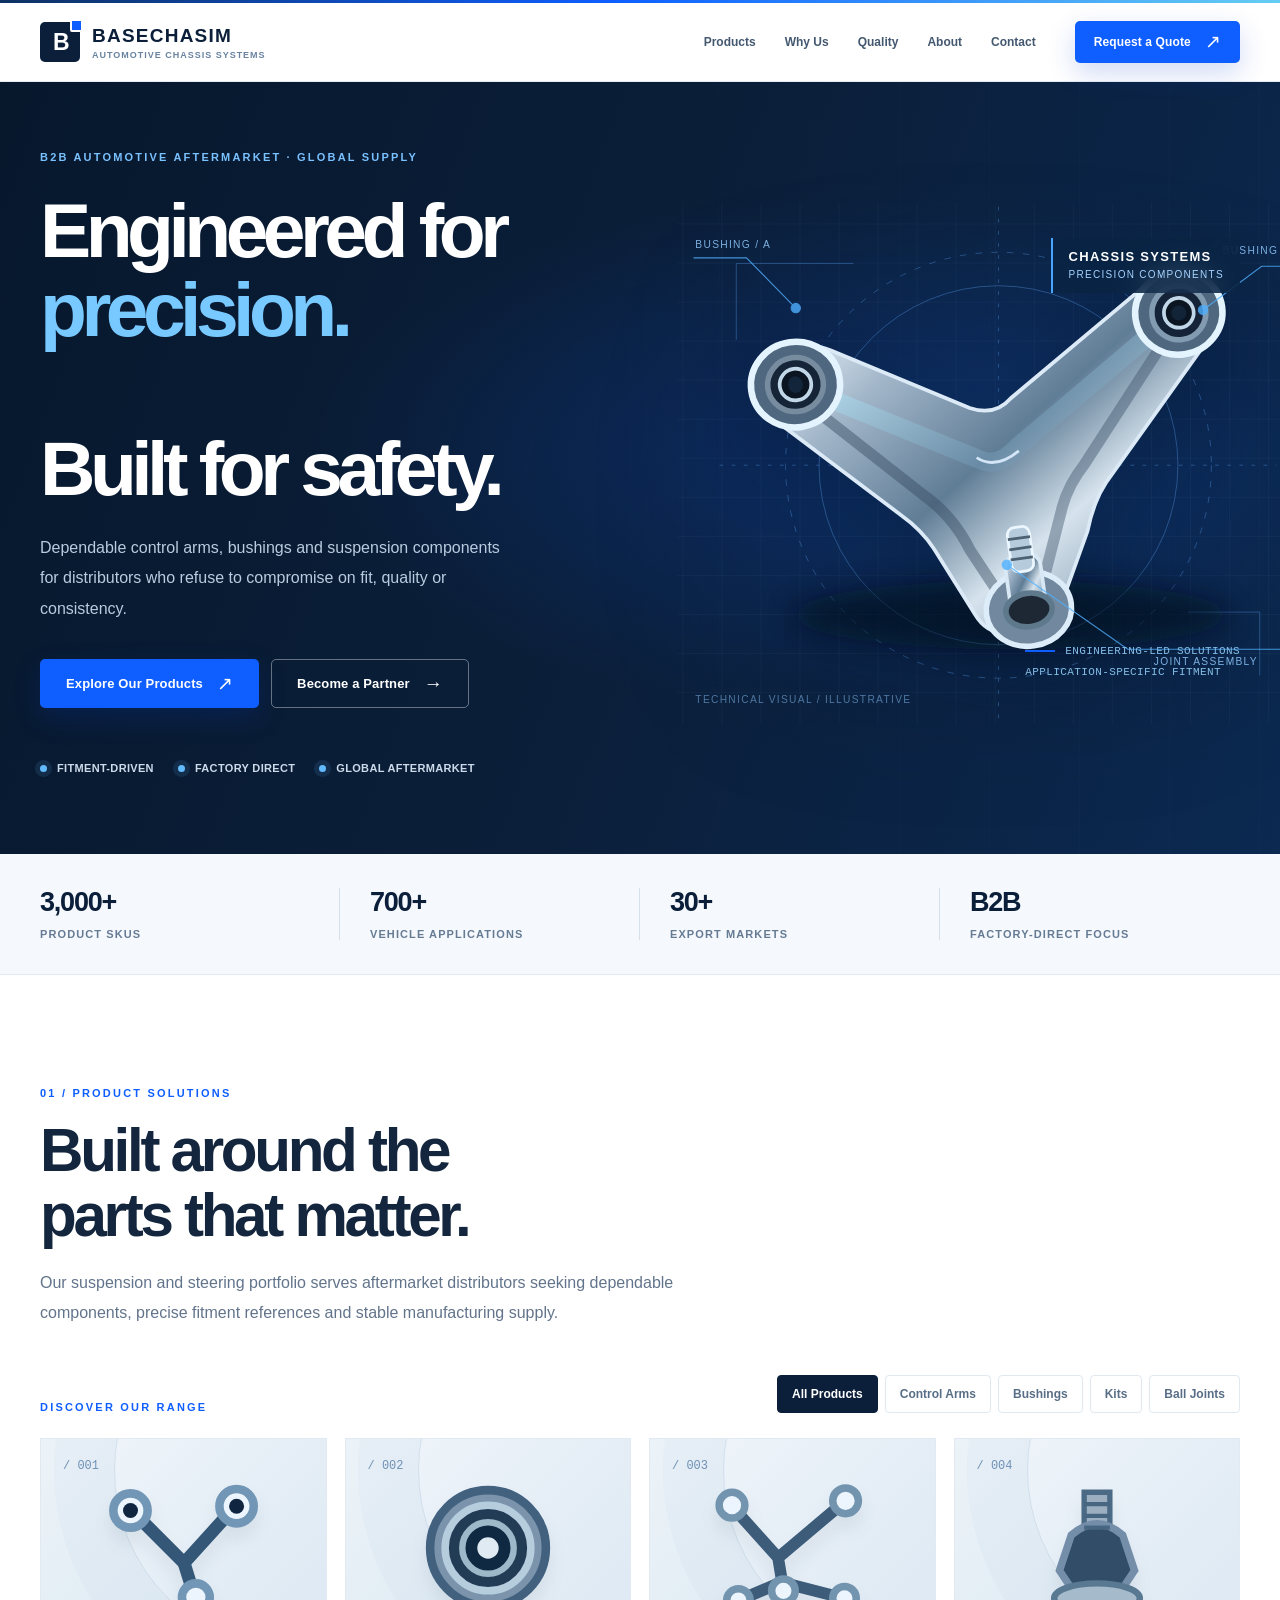
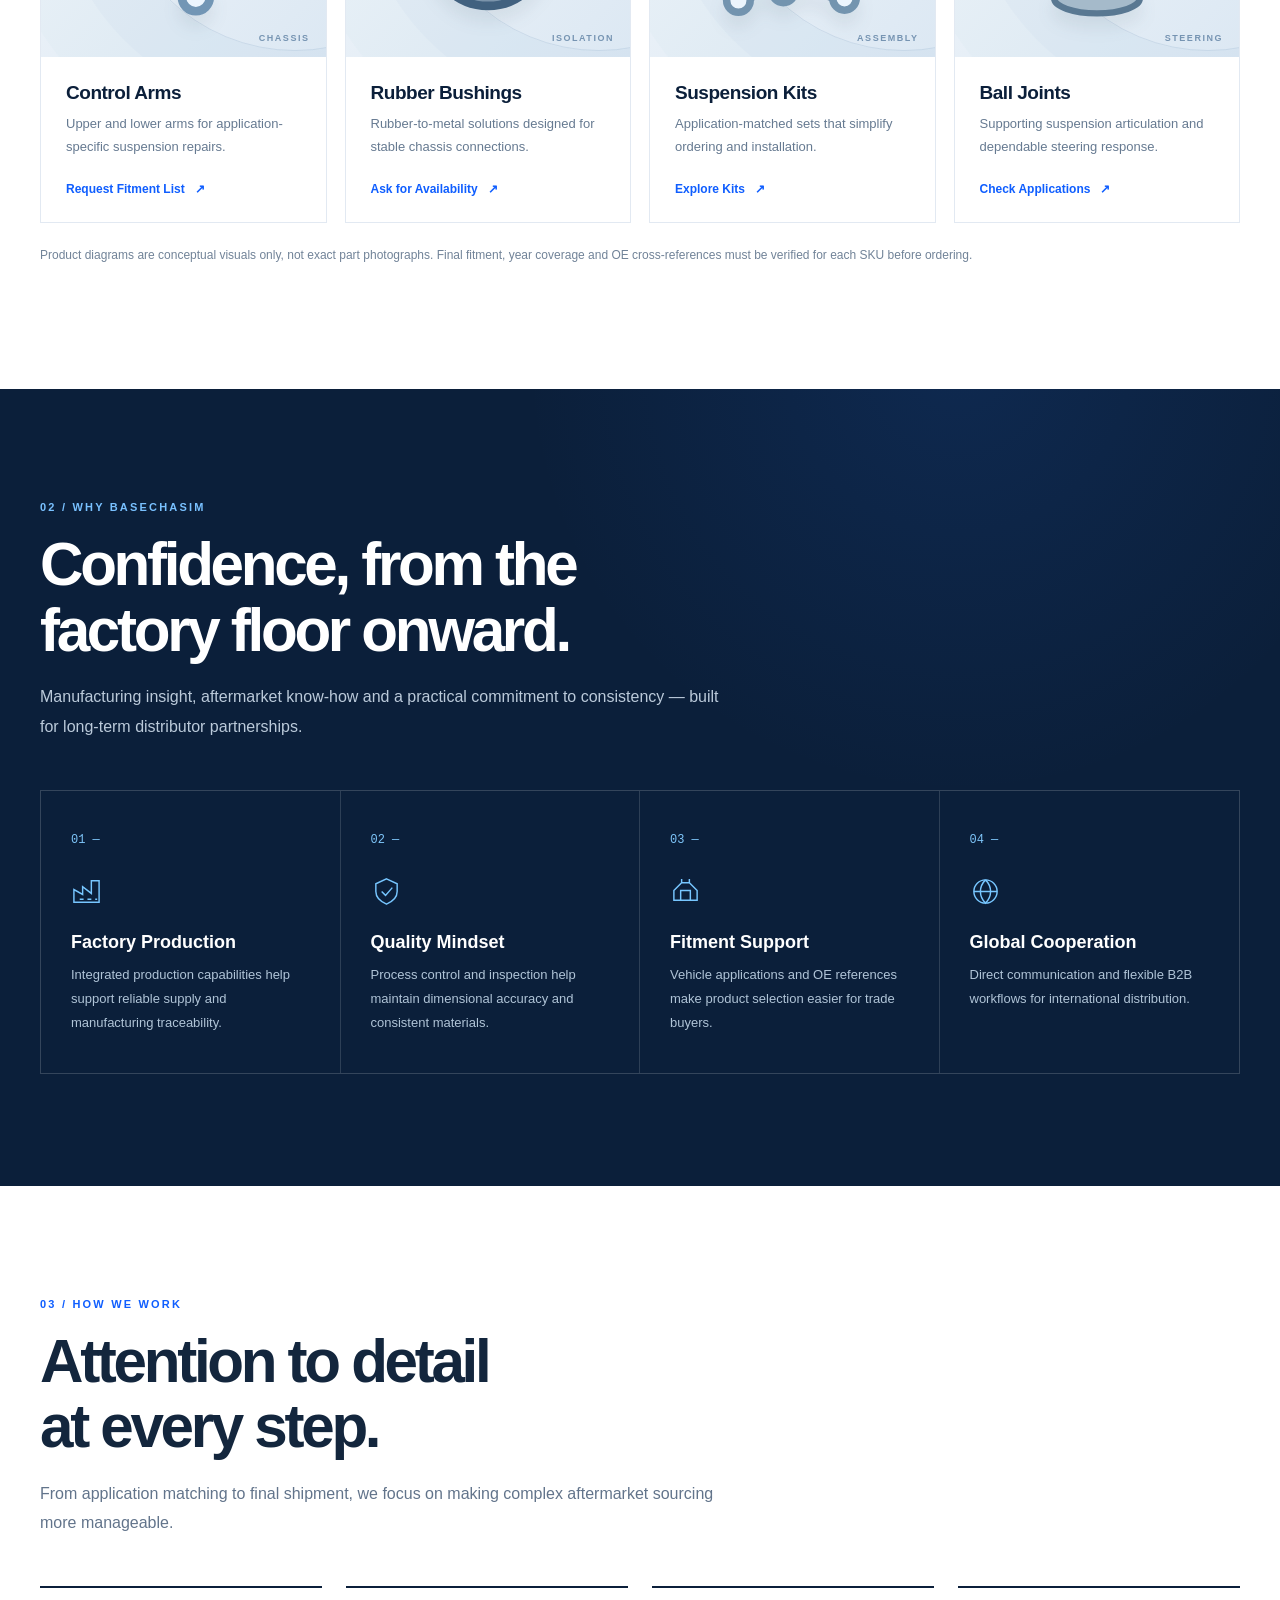
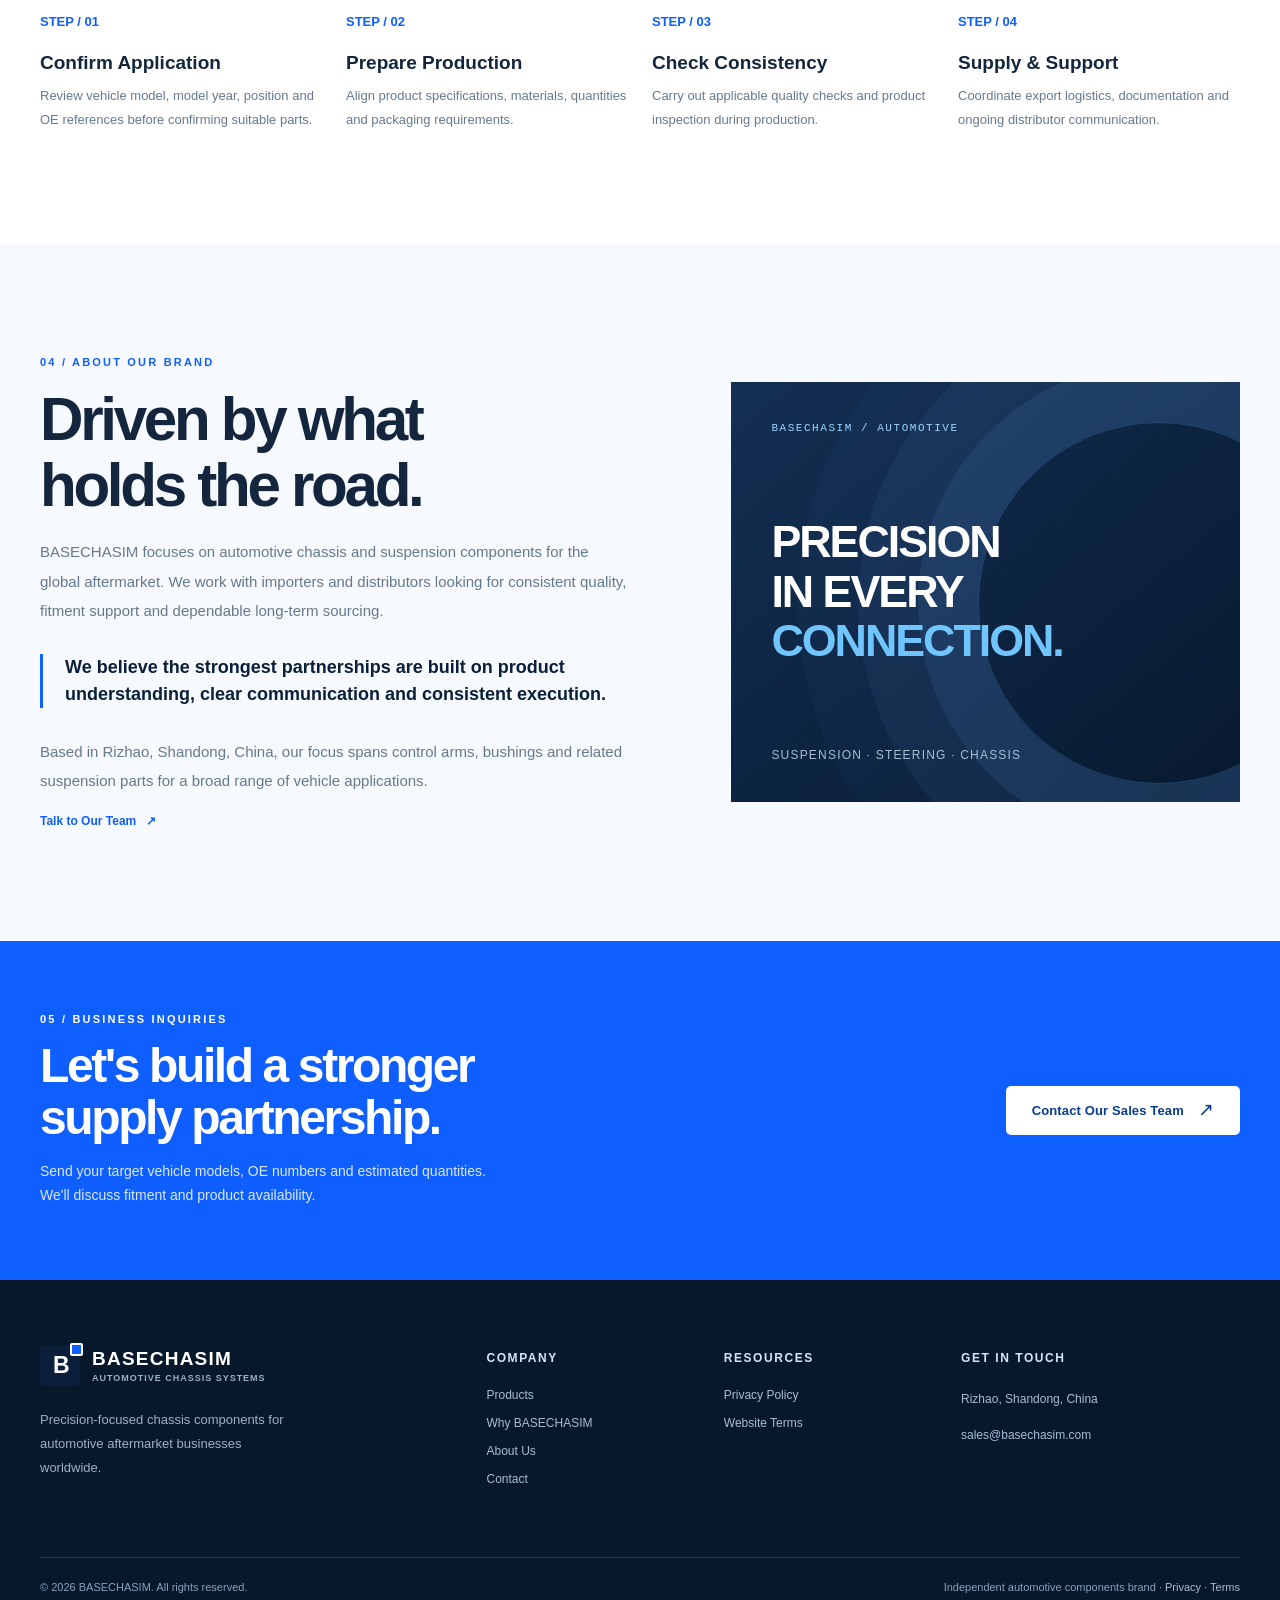
==== index.html @ 804bdc1c "1" ====
<!DOCTYPE html>
<html lang="en">
<head>
  <meta charset="utf-8"><meta name="viewport" content="width=device-width, initial-scale=1">
  <meta name="theme-color" content="#0b1f3a">
  <meta name="description" content="BASECHASIM supplies precision automotive suspension and steering components, including control arms, bushings and repair kits, to international aftermarket distributors.">
  <title>BASECHASIM | Precision Automotive Suspension Parts</title>
  <link rel="icon" href="./assets/favicon.svg" type="image/svg+xml">
  <link rel="stylesheet" href="./assets/style.css">
  <script src="./assets/site-config.js" defer></script><script src="./assets/main.js" defer></script>
</head>
<body>
  <div class="topline"></div>
  <header class="header">
    <nav class="nav container" aria-label="Main navigation">
      <a href="./index.html" class="brand" aria-label="BASECHASIM home"><div class="brand-mark" aria-hidden="true">B</div><div><div class="brand-name">BASECHASIM</div><div class="brand-tag">Automotive Chassis Systems</div></div></a>
      <div id="primary-navigation" class="nav-links">
        <a href="#products">Products</a><a href="#advantages">Why Us</a><a href="#process">Quality</a><a href="#about">About</a><a href="#contact">Contact</a>
      </div>
      <a href="#contact" class="btn btn-primary nav-cta">Request a Quote <span class="arrow" aria-hidden="true">↗</span></a>
      <button class="menu-toggle" aria-expanded="false" aria-controls="primary-navigation" aria-label="Toggle navigation" type="button"><span></span><span></span><span></span></button>
    </nav>
  </header>
  <main>
    <section class="hero" id="home">
      <div class="container hero-grid">
        <div class="hero-copy">
          <div class="eyebrow light">B2B AUTOMOTIVE AFTERMARKET · GLOBAL SUPPLY</div>
          <h1>Engineered for<br><em>precision.</em><br>Built for safety.</h1>
          <p>Dependable control arms, bushings and suspension components for distributors who refuse to compromise on fit, quality or consistency.</p>
          <div class="hero-actions"><a class="btn btn-primary" href="#products">Explore Our Products <span class="arrow" aria-hidden="true">↗</span></a><a class="btn btn-outline-light" href="#contact">Become a Partner <span class="arrow" aria-hidden="true">→</span></a></div>
          <div class="hero-trust"><span class="trust-mini"><i class="trust-dot"></i>FITMENT-DRIVEN</span><span class="trust-mini"><i class="trust-dot"></i>FACTORY DIRECT</span><span class="trust-mini"><i class="trust-dot"></i>GLOBAL AFTERMARKET</span></div>
        </div>
        <div class="hero-visual">
          <img src="./assets/control-arm-concept.svg" alt="Stylized engineering illustration representing a control arm assembly; not an actual catalog part" width="760" height="610">
          <div class="visual-label"><b>CHASSIS SYSTEMS</b><span>PRECISION COMPONENTS</span></div>
          <div class="hero-code"><i></i>ENGINEERING-LED SOLUTIONS<br>APPLICATION-SPECIFIC FITMENT</div>
        </div>
      </div>
    </section>
    <section class="metric-strip" aria-label="BASECHASIM at a glance">
      <div class="container metrics">
        <div class="metric"><strong>3,000+</strong><span>Product SKUs</span></div>
        <div class="metric"><strong>700+</strong><span>Vehicle applications</span></div>
        <div class="metric"><strong>30+</strong><span>Export markets</span></div>
        <div class="metric"><strong>B2B</strong><span>Factory-direct focus</span></div>
      </div>
    </section>
    <section class="section" id="products">
      <div class="container">
        <div class="section-intro"><div class="eyebrow blue">01 / PRODUCT SOLUTIONS</div><h2>Built around the<br>parts that matter.</h2><p>Our suspension and steering portfolio serves aftermarket distributors seeking dependable components, precise fitment references and stable manufacturing supply.</p></div>
        <div class="product-toolbar"><div class="eyebrow blue">DISCOVER OUR RANGE</div><div class="filter-list" role="group" aria-label="Filter product categories"><button type="button" class="filter-btn" data-filter="all" aria-pressed="true">All Products</button><button type="button" class="filter-btn" data-filter="control" aria-pressed="false">Control Arms</button><button type="button" class="filter-btn" data-filter="bushing" aria-pressed="false">Bushings</button><button type="button" class="filter-btn" data-filter="kits" aria-pressed="false">Kits</button><button type="button" class="filter-btn" data-filter="joint" aria-pressed="false">Ball Joints</button></div></div>
        <span id="filter-status" class="sr-only" style="position:absolute;width:1px;height:1px;overflow:hidden;clip:rect(0,0,0,0)" aria-live="polite"></span>
        <div class="products-grid">
          <article class="product-card" data-product-category="control"><div class="product-art"><span class="product-index">/ 001</span><svg role="img" aria-label="Illustration of a control arm"><use href="./assets/parts-icons.svg#arms"/></svg><span class="product-label">CHASSIS</span></div><div class="product-text"><h3>Control Arms</h3><p>Upper and lower arms for application-specific suspension repairs.</p><a class="text-link" data-contact-email href="mailto:sales@basechasim.com">Request Fitment List <span aria-hidden="true">↗</span></a></div></article>
          <article class="product-card" data-product-category="bushing"><div class="product-art"><span class="product-index">/ 002</span><svg role="img" aria-label="Illustration of a rubber bushing"><use href="./assets/parts-icons.svg#bushing"/></svg><span class="product-label">ISOLATION</span></div><div class="product-text"><h3>Rubber Bushings</h3><p>Rubber-to-metal solutions designed for stable chassis connections.</p><a class="text-link" data-contact-email href="mailto:sales@basechasim.com">Ask for Availability <span aria-hidden="true">↗</span></a></div></article>
          <article class="product-card" data-product-category="kits"><div class="product-art"><span class="product-index">/ 003</span><svg role="img" aria-label="Illustration of a suspension kit"><use href="./assets/parts-icons.svg#kits"/></svg><span class="product-label">ASSEMBLY</span></div><div class="product-text"><h3>Suspension Kits</h3><p>Application-matched sets that simplify ordering and installation.</p><a class="text-link" data-contact-email href="mailto:sales@basechasim.com">Explore Kits <span aria-hidden="true">↗</span></a></div></article>
          <article class="product-card" data-product-category="joint"><div class="product-art"><span class="product-index">/ 004</span><svg role="img" aria-label="Illustration of a ball joint"><use href="./assets/parts-icons.svg#joints"/></svg><span class="product-label">STEERING</span></div><div class="product-text"><h3>Ball Joints</h3><p>Supporting suspension articulation and dependable steering response.</p><a class="text-link" data-contact-email href="mailto:sales@basechasim.com">Check Applications <span aria-hidden="true">↗</span></a></div></article>
        </div>
        <p class="section-note">Product diagrams are conceptual visuals only, not exact part photographs. Final fitment, year coverage and OE cross-references must be verified for each SKU before ordering.</p>
      </div>
    </section>
    <section class="section dark-section" id="advantages">
      <div class="container"><div class="section-intro"><div class="eyebrow light">02 / WHY BASECHASIM</div><h2>Confidence, from the<br>factory floor onward.</h2><p>Manufacturing insight, aftermarket know-how and a practical commitment to consistency — built for long-term distributor partnerships.</p></div>
        <div class="features">
          <div class="feature"><span class="feature-no">01 —</span><div class="feature-icon"><svg viewBox="0 0 32 32" aria-hidden="true"><path d="M3 27V14l9 5v-8l9 7V5h8v22zM9 24h4m4 0h4m4 0h2"/></svg></div><h3>Factory Production</h3><p>Integrated production capabilities help support reliable supply and manufacturing traceability.</p></div>
          <div class="feature"><span class="feature-no">02 —</span><div class="feature-icon"><svg viewBox="0 0 32 32" aria-hidden="true"><path d="M16 3l11 5v8c0 6-4 10-11 13C9 26 5 22 5 16V8zM11 16l4 4 7-8"/></svg></div><h3>Quality Mindset</h3><p>Process control and inspection help maintain dimensional accuracy and consistent materials.</p></div>
          <div class="feature"><span class="feature-no">03 —</span><div class="feature-icon"><svg viewBox="0 0 32 32" aria-hidden="true"><path d="M4 15l8-8h8l8 8v10H4zM11 25V15h10v10M12 7V3m8 4V3"/></svg></div><h3>Fitment Support</h3><p>Vehicle applications and OE references make product selection easier for trade buyers.</p></div>
          <div class="feature"><span class="feature-no">04 —</span><div class="feature-icon"><svg viewBox="0 0 32 32" aria-hidden="true"><circle cx="16" cy="16" r="12"/><path d="M4 16h24M16 4c-7 7-7 17 0 24 7-7 7-17 0-24"/></svg></div><h3>Global Cooperation</h3><p>Direct communication and flexible B2B workflows for international distribution.</p></div>
        </div>
      </div>
    </section>
    <section class="section" id="process"><div class="container"><div class="section-intro"><div class="eyebrow blue">03 / HOW WE WORK</div><h2>Attention to detail<br>at every step.</h2><p>From application matching to final shipment, we focus on making complex aftermarket sourcing more manageable.</p></div>
      <div class="process-grid">
        <div class="process-item"><span class="stepno">STEP / 01</span><h3>Confirm Application</h3><p>Review vehicle model, model year, position and OE references before confirming suitable parts.</p></div>
        <div class="process-item"><span class="stepno">STEP / 02</span><h3>Prepare Production</h3><p>Align product specifications, materials, quantities and packaging requirements.</p></div>
        <div class="process-item"><span class="stepno">STEP / 03</span><h3>Check Consistency</h3><p>Carry out applicable quality checks and product inspection during production.</p></div>
        <div class="process-item"><span class="stepno">STEP / 04</span><h3>Supply & Support</h3><p>Coordinate export logistics, documentation and ongoing distributor communication.</p></div>
      </div>
    </div></section>
    <section class="section" id="about" style="background:#f6f9fd"><div class="container about-layout"><div><div class="eyebrow blue">04 / ABOUT OUR BRAND</div><h2 class="display-heading">Driven by what<br>holds the road.</h2><p>BASECHASIM focuses on automotive chassis and suspension components for the global aftermarket. We work with importers and distributors looking for consistent quality, fitment support and dependable long-term sourcing.</p><p class="about-quote">We believe the strongest partnerships are built on product understanding, clear communication and consistent execution.</p><p>Based in Rizhao, Shandong, China, our focus spans control arms, bushings and related suspension parts for a broad range of vehicle applications.</p><a class="text-link" href="#contact">Talk to Our Team <span aria-hidden="true">↗</span></a></div><div class="about-panel"><span class="caption">BASECHASIM / AUTOMOTIVE</span><div class="statement">PRECISION<br>IN EVERY<br><em>CONNECTION.</em></div><div class="foot">SUSPENSION · STEERING · CHASSIS</div></div></div></section>
    <section class="contact-band" id="contact"><div class="container contact-layout"><div><div class="eyebrow">05 / BUSINESS INQUIRIES</div><h2>Let's build a stronger<br>supply partnership.</h2><p>Send your target vehicle models, OE numbers and estimated quantities.<br>We'll discuss fitment and product availability.</p></div><a class="btn" data-contact-email href="mailto:sales@basechasim.com">Contact Our Sales Team <span class="arrow" aria-hidden="true">↗</span></a></div></section>
  </main>
  <footer class="footer"><div class="container"><div class="footer-grid">
    <div><a href="./index.html" class="brand"><div class="brand-mark" aria-hidden="true">B</div><div><div class="brand-name">BASECHASIM</div><div class="brand-tag">Automotive Chassis Systems</div></div></a><p class="footer-summary">Precision-focused chassis components for automotive aftermarket businesses worldwide.</p></div>
    <div><h4>Company</h4><a href="./index.html#products">Products</a><a href="./index.html#advantages">Why BASECHASIM</a><a href="./index.html#about">About Us</a><a href="./index.html#contact">Contact</a></div>
    <div><h4>Resources</h4><a href="./privacy.html">Privacy Policy</a><a href="./terms.html">Website Terms</a></div>
    <div><h4>Get in touch</h4><address>Rizhao, Shandong, China<br><a data-contact-email data-show-email href="mailto:sales@basechasim.com">sales@basechasim.com</a></address></div>
  </div><div class="footer-bottom"><span>© <span data-current-year>2026</span> BASECHASIM. All rights reserved.</span><span>Independent automotive components brand · <a href="./privacy.html">Privacy</a> · <a href="./terms.html">Terms</a></span></div></div></footer>
</body>
</html>
---- assets/style.css ----
:root{--navy:#0b1f3a;--deep:#07172b;--blue:#0f5eff;--sky:#57b7ff;--paper:#f4f7fb;--ink:#13263d;--muted:#62748b;--line:#dce4ee;--white:#fff;--max:1200px}
*{box-sizing:border-box}html{scroll-behavior:smooth;scroll-padding-top:96px}body{margin:0;background:#fff;color:var(--ink);font-family:Inter,"Segoe UI",Arial,Helvetica,sans-serif;-webkit-font-smoothing:antialiased}body.menu-open{overflow:hidden}a{color:inherit;text-decoration:none}button{font:inherit}img,svg{max-width:100%}::selection{background:#bcdcff;color:#091a30}.container{width:min(var(--max),calc(100% - 80px));margin:auto}.eyebrow{text-transform:uppercase;letter-spacing:.2em;font-size:11px;font-weight:750}.eyebrow.blue{color:var(--blue)}.eyebrow.light{color:#79c1ff}.section{padding:112px 0}.section-intro{max-width:690px;margin-bottom:48px}.section-intro h2,.display-heading{font-size:clamp(36px,4.7vw,62px);font-weight:760;letter-spacing:-.055em;line-height:1.09;margin:19px 0 19px}.section-intro p{font-size:16px;color:var(--muted);line-height:1.85;margin:0}.num{font-variant-numeric:tabular-nums}.btn{display:inline-flex;gap:14px;align-items:center;justify-content:center;padding:16px 25px;border:1px solid transparent;font-size:13px;font-weight:740;letter-spacing:.01em;border-radius:5px;white-space:nowrap;transition:transform .2s,background-color .2s,border-color .2s}.btn:hover{transform:translateY(-2px)}.btn-primary{background:var(--blue);color:#fff;box-shadow:0 10px 28px #003dca30}.btn-primary:hover{background:#2c74ff}.btn-outline-light{border-color:#ffffff60;color:white}.btn-outline-light:hover{background:#ffffff12}.btn-dark{background:var(--navy);color:#fff}.btn-outline{border-color:var(--line)}.arrow{font-size:19px;font-weight:400;line-height:0}.btn:focus-visible,a:focus-visible,button:focus-visible{outline:3px solid #77aeff;outline-offset:3px}.topline{height:3px;background:linear-gradient(90deg,#0d3162 0%,#0f5eff 48%,#65cdf3 100%)}
.header{position:sticky;top:0;z-index:100;background:#ffffffed;backdrop-filter:blur(20px);box-shadow:0 1px 0 #e6ecf2}.nav{height:78px;display:flex;align-items:center;gap:24px}.brand{display:flex;align-items:center;gap:12px;min-width:max-content}.brand-mark{height:40px;width:40px;background:var(--navy);color:#fff;display:grid;place-items:center;border-radius:5px;font-weight:900;font-size:23px;letter-spacing:-.12em;position:relative}.brand-mark:after{content:"";position:absolute;width:9px;height:9px;background:var(--blue);top:-3px;right:-3px;border:2px solid #fff;border-radius:2px}.brand-name{font-size:19px;font-weight:860;letter-spacing:.065em;color:var(--navy)}.brand-tag{font-size:9px;letter-spacing:.11em;font-weight:720;color:#6983a0;text-transform:uppercase;margin-top:3px}.nav-links{display:flex;align-items:center;gap:29px;margin-left:auto}.nav-links>a{font-size:12px;font-weight:650;color:#445970;transition:color .2s}.nav-links>a:hover,.nav-links>a.active{color:var(--blue)}.nav-cta{font-size:12px;padding:13px 18px;margin-left:15px}.menu-toggle{display:none;border:1px solid #dfe7f1;background:#fff;border-radius:5px;min-width:44px;min-height:44px;padding:10px;cursor:pointer}.menu-toggle span{display:block;width:20px;height:2px;background:#0b1f3a;margin:4px auto;transition:transform .2s,opacity .2s}
.hero{background:var(--navy);color:#fff;min-height:690px;position:relative;overflow:hidden}.hero:before{content:"";position:absolute;inset:0;background:radial-gradient(ellipse at 67% 48%,#0f5eff35 0%,transparent 45%),linear-gradient(110deg,#07182d 0%,#0b1f3a 52%,#0b2951 100%)}.hero:after{content:"";pointer-events:none;position:absolute;inset:0;background:repeating-linear-gradient(90deg,transparent 0,transparent 89px,#ffffff08 90px);mask-image:linear-gradient(90deg,transparent 16%,black 100%)}.hero-grid{position:relative;z-index:2;display:grid;grid-template-columns:1.02fr 1fr;min-height:690px;align-items:center;gap:28px}.hero-copy{padding:70px 0 80px}.hero h1{font-size:clamp(49px,6vw,86px);line-height:1.035;letter-spacing:-.072em;margin:28px 0 24px;font-weight:780}.hero h1 em{display:block;font-style:normal;color:#78c9ff}.hero-copy>p{max-width:470px;color:#b9ccdf;font-size:16px;line-height:1.9}.hero-actions{display:flex;gap:12px;flex-wrap:wrap;margin-top:35px}.hero-trust{display:flex;gap:24px;flex-wrap:wrap;margin-top:54px}.trust-mini{display:flex;gap:10px;align-items:center;color:#ccdaea;font-size:11px;font-weight:700;letter-spacing:.03em}.trust-dot{height:7px;width:7px;border-radius:50%;background:#62baff;box-shadow:0 0 0 5px #62baff1d}.hero-visual{min-height:600px;position:relative;display:flex;align-items:center;justify-content:center}.hero-visual img{position:relative;z-index:2;width:116%;max-width:none;filter:drop-shadow(0 26px 40px #010d2170);transform:translateX(7%) scale(1.05)}.visual-label{position:absolute;z-index:3;top:75px;right:0;border-left:2px solid #47a5ff;padding:11px 16px;background:#0a2444c9;backdrop-filter:blur(12px)}.visual-label b{display:block;font-size:13px;letter-spacing:.1em}.visual-label span{font-size:10px;color:#a7d4ff;letter-spacing:.13em}.hero-code{position:absolute;bottom:90px;right:0;z-index:3;font:11px/1.9 ui-monospace,Consolas,monospace;color:#85bee7;letter-spacing:.035em}.hero-code i{display:inline-block;background:#0f5eff;width:30px;height:2px;vertical-align:middle;margin-right:10px}
.metric-strip{background:#f5f8fc;border-bottom:1px solid #e3eaf2}.metrics{display:grid;grid-template-columns:repeat(4,1fr);padding:34px 0}.metric{border-right:1px solid #d5e0eb;padding:0 30px}.metric:first-child{padding-left:0}.metric:last-child{border:0}.metric strong{display:block;color:var(--navy);font-size:27px;letter-spacing:-.045em;line-height:1.1}.metric span{display:block;color:#657b94;font-size:11px;text-transform:uppercase;letter-spacing:.1em;margin-top:10px;font-weight:720}
.product-toolbar{display:flex;justify-content:space-between;gap:20px;align-items:end;margin-bottom:25px}.filter-list{display:flex;flex-wrap:wrap;gap:7px}.filter-btn{border:1px solid #e0e8f0;background:#fff;cursor:pointer;border-radius:4px;padding:11px 14px;color:#586e86;font-weight:700;font-size:12px;transition:.15s}.filter-btn:hover,.filter-btn[aria-pressed="true"]{background:var(--navy);color:#fff;border-color:var(--navy)}.products-grid{display:grid;grid-template-columns:repeat(4,1fr);gap:18px}.product-card{border:1px solid #e2e9f2;background:#fff;overflow:hidden;transition:box-shadow .2s,transform .2s}.product-card:hover{transform:translateY(-4px);box-shadow:0 19px 40px #0b1f3a13}.product-card[hidden]{display:none}.product-art{height:218px;background:linear-gradient(135deg,#f0f5fa,#dce8f3);display:flex;align-items:center;justify-content:center;position:relative;overflow:hidden}.product-art:before{content:"";height:360px;width:360px;position:absolute;top:-150px;right:-150px;border:1px solid #9db8d255;border-radius:50%;box-shadow:0 0 0 60px #9db8d212,0 0 0 120px #9db8d20c}.product-art svg{position:relative;z-index:1;width:180px;height:150px;filter:drop-shadow(0 12px 8px #31475a15)}.product-index{position:absolute;z-index:2;left:22px;top:20px;font:12px ui-monospace,monospace;color:#6e91b5}.product-label{position:absolute;z-index:2;right:16px;bottom:14px;font-size:9px;font-weight:800;letter-spacing:.17em;color:#7694b2}.product-text{padding:25px}.product-text h3{font-size:19px;margin:0 0 9px;color:var(--navy);letter-spacing:-.025em}.product-text p{font-size:13px;color:#667a91;line-height:1.75;margin:0 0 20px;min-height:46px}.text-link{display:inline-flex;align-items:center;gap:10px;font-size:12px;font-weight:800;color:var(--blue)}.text-link:hover{gap:15px}.section-note{margin-top:23px;font-size:12px;color:#718398;line-height:1.6}
.dark-section{background:var(--navy);color:#fff;position:relative;overflow:hidden}.dark-section:after{content:"";position:absolute;top:-60%;right:-10%;height:900px;width:900px;background:radial-gradient(circle,#256ce021,transparent 68%);pointer-events:none}.dark-section .section-intro p{color:#bbcada}.dark-section .section-intro h2{color:#fff}.features{display:grid;grid-template-columns:repeat(4,1fr);border:1px solid #ffffff2b;position:relative;z-index:1}.feature{padding:38px 30px;border-right:1px solid #ffffff24;min-height:280px}.feature:last-child{border:0}.feature-no{font:12px ui-monospace,monospace;color:#7fc6fa}.feature-icon{margin:29px 0 21px;color:#77c6ff}.feature-icon svg{height:31px;width:31px;fill:none;stroke:currentColor;stroke-width:1.5}.feature h3{font-size:18px;margin:0 0 10px}.feature p{font-size:13px;color:#b0c4d7;line-height:1.85;margin:0}
.process-grid{display:grid;grid-template-columns:repeat(4,1fr);gap:24px;margin-top:40px}.process-item{border-top:2px solid var(--navy);padding-top:24px}.stepno{color:var(--blue);font-weight:780;font-size:13px}.process-item h3{font-size:19px;margin:22px 0 10px}.process-item p{color:#647a90;font-size:13px;line-height:1.85;margin:0}

.about-layout{display:grid;grid-template-columns:1fr .86fr;gap:100px;align-items:center}.about-layout p{color:#65798d;font-size:15px;line-height:1.95}.about-quote{border-left:3px solid var(--blue);padding-left:22px;margin:29px 0;font-size:18px!important;font-weight:680;color:var(--navy)!important;line-height:1.5!important}.about-panel{background:linear-gradient(140deg,#132f53,#07192f);min-height:420px;color:#fff;padding:40px;display:flex;flex-direction:column;justify-content:space-between;position:relative;overflow:hidden}.about-panel:before{content:"";position:absolute;height:360px;width:360px;border:1px solid #64aaf042;border-radius:50%;right:-100px;top:40px;box-shadow:0 0 0 60px #64aaf01a,0 0 0 120px #64aaf011,0 0 0 180px #64aaf008}.about-panel .caption{position:relative;z-index:1;font:11px ui-monospace,monospace;color:#9fd4ff;letter-spacing:.14em}.about-panel .statement{position:relative;z-index:1;font-weight:780;letter-spacing:-.045em;line-height:1.1;font-size:clamp(32px,3.5vw,49px)}.about-panel .statement em{color:#71c5ff;font-style:normal}.about-panel .foot{position:relative;z-index:1;color:#a8bed3;font-size:12px;letter-spacing:.1em}
.contact-band{background:var(--blue);color:white;padding:72px 0}.contact-layout{display:flex;justify-content:space-between;align-items:center;gap:30px}.contact-layout h2{font-size:clamp(30px,4vw,48px);line-height:1.1;letter-spacing:-.05em;margin:15px 0}.contact-layout p{color:#d9e9ff;font-size:14px;line-height:1.7;margin:0}.contact-layout .btn{background:white;color:#093c94}.contact-layout .btn:hover{background:#ecf5ff}
.footer{background:#07182b;color:#fff;padding:66px 0 25px}.footer-grid{display:grid;grid-template-columns:1.45fr .7fr .7fr 1fr;gap:42px}.footer .brand-name{color:#fff}.footer .brand-tag{color:#9bb1c7}.footer-summary{max-width:260px;font-size:13px;color:#9db1c5;line-height:1.85;margin-top:22px}.footer h4{font-size:12px;text-transform:uppercase;letter-spacing:.13em;color:#d5e6f7;margin:5px 0 23px}.footer a:not(.brand){display:block;color:#a6bed5;font-size:12px;margin:14px 0;transition:color .2s;overflow-wrap:anywhere}.footer a:hover{color:white}.footer address{font-style:normal;color:#a6bed5;font-size:12px;line-height:1.85}.footer-bottom{display:flex;align-items:center;justify-content:space-between;gap:24px;border-top:1px solid #ffffff21;margin-top:57px;padding-top:23px;color:#87a2bd;font-size:11px}.footer-bottom a{display:inline!important;margin:0!important;font-size:11px!important}
/* Secondary pages */
.pagehero{background:linear-gradient(120deg,#07192e,#0d315c);padding:103px 0 90px;color:white;position:relative;overflow:hidden}.pagehero:after{content:"";position:absolute;top:-210px;right:-70px;width:670px;height:670px;border:1px solid #57aeff25;border-radius:50%;box-shadow:0 0 0 85px #57aeff0c,0 0 0 170px #57aeff08}.pagehero .container{position:relative;z-index:1}.pagehero h1{font-size:clamp(43px,5.7vw,76px);line-height:1.08;letter-spacing:-.06em;margin:21px 0}.pagehero p{max-width:650px;color:#bdd1e6;line-height:1.85;font-size:16px}.small-status{display:inline-flex;align-items:center;gap:8px;background:#ffffff16;color:#bcdafa;padding:10px 13px;font-size:11px;font-weight:800;letter-spacing:.06em;border:1px solid #ffffff23}.status-dot{width:7px;height:7px;background:#65b9ff;border-radius:50%}.article{max-width:850px;margin:0 auto;font-size:15px;line-height:1.95;color:#4d6074}.article h2{font-size:29px;line-height:1.2;color:var(--navy);letter-spacing:-.03em;margin:45px 0 16px}.article h3{font-size:18px;color:var(--navy);margin:28px 0 8px}.article p,.article li{margin-bottom:15px}.article a{text-decoration:underline;text-underline-offset:3px;color:var(--blue)}.article ul{padding-left:23px}.article strong{color:var(--navy)}.article .notice{background:#eef6ff;border-left:3px solid #0f5eff;padding:19px 24px;margin:27px 0}.page-cards{display:grid;grid-template-columns:repeat(3,1fr);gap:18px;margin:38px 0}.info-card{border:1px solid #dce7f2;padding:30px;background:white}.info-card .eyebrow{color:var(--blue)}.info-card h3{margin:16px 0 10px;font-size:21px;color:var(--navy)}.info-card p{font-size:13px;color:#64798f;line-height:1.8}.callout{padding:40px;background:#eff5fc;border:1px solid #d9e7f5;margin:40px 0}.callout h2{margin-top:0}.back-link{display:inline-block;color:var(--blue);font-size:13px;font-weight:750;margin-bottom:28px}.divider{height:1px;background:var(--line);margin:35px 0}
@media(max-width:1100px){.products-grid{grid-template-columns:repeat(2,1fr)}.nav-links{gap:17px}.nav-cta{margin-left:0}.hero h1{font-size:67px}.features{grid-template-columns:repeat(2,1fr)}.feature:nth-child(2){border-right:0}.feature:nth-child(-n+2){border-bottom:1px solid #ffffff24}.footer-grid{grid-template-columns:1.2fr .8fr .8fr}.footer-grid>div:last-child{grid-column:1/-1}.about-layout{gap:42px}}
@media(max-width:800px){.container{width:min(100% - 42px,var(--max))}.section{padding:78px 0}.nav{height:70px}.nav-cta{display:none}.menu-toggle{display:block;margin-left:auto}.nav-links{display:none;position:absolute;top:73px;left:0;right:0;z-index:101;background:#fff;padding:25px 23px 35px;box-shadow:0 25px 35px #05162c22;flex-direction:column;align-items:flex-start;gap:0}.nav-links.open{display:flex}.nav-links>a{font-size:15px;padding:13px 4px;width:100%;border-bottom:1px solid #eef2f6}.hero-grid{grid-template-columns:1fr;min-height:0;gap:0}.hero-copy{padding:73px 0 0}.hero h1{font-size:clamp(46px,10vw,75px)}.hero-visual{min-height:370px;margin-bottom:15px}.hero-visual img{width:min(670px,115%);transform:none}.visual-label{right:0;top:26px}.hero-code{bottom:25px}.hero-trust{margin-top:35px}.metrics{grid-template-columns:repeat(2,1fr);gap:27px 0}.metric{padding:0 20px}.metric:nth-child(odd){padding-left:0}.metric:nth-child(even){border-right:0}.products-grid{grid-template-columns:repeat(2,1fr)}.process-grid{grid-template-columns:repeat(2,1fr)}.about-layout{grid-template-columns:1fr}.about-panel{min-height:340px}.contact-layout{align-items:flex-start;flex-direction:column}.footer-grid{grid-template-columns:1fr 1fr;gap:35px}.footer-grid>div:first-child{grid-column:1/-1}.footer-grid>div:last-child{grid-column:auto}.page-cards{grid-template-columns:1fr}.pagehero{padding:80px 0 70px}}
@media(max-width:500px){.container{width:calc(100% - 34px)}.brand-name{font-size:16px}.brand-mark{width:36px;height:36px;font-size:20px}.section{padding:65px 0}.section-intro h2{font-size:37px}.hero h1{font-size:52px}.hero-copy{padding-top:61px}.hero-actions{flex-direction:column;align-items:stretch}.hero-trust{gap:16px}.hero-visual{min-height:315px}.visual-label{font-size:10px;top:15px}.hero-code{font-size:9px}.metrics{padding:25px 0}.metric strong{font-size:24px}.metric span{font-size:10px}.product-toolbar{display:block}.filter-list{margin-top:20px}.filter-btn{padding:10px 11px}.products-grid{grid-template-columns:1fr}.product-art{height:195px}.features,.process-grid{grid-template-columns:1fr}.feature{min-height:0;border-right:0;border-bottom:1px solid #ffffff24;padding:30px 26px}.feature:last-child{border-bottom:0}.feature:nth-child(2){border-bottom:1px solid #ffffff24}.about-panel{padding:30px}.contact-band{padding:56px 0}.footer-grid{grid-template-columns:1fr 1fr;gap:24px}.footer-grid>div:last-child{grid-column:1/-1}.footer-bottom{display:block;line-height:2}.pagehero h1{font-size:45px}.pagehero{padding:65px 0 58px}.article{font-size:14px}}
@media(prefers-reduced-motion:reduce){html{scroll-behavior:auto}*,*:before,*:after{animation-duration:.01ms!important;transition-duration:.01ms!important}}
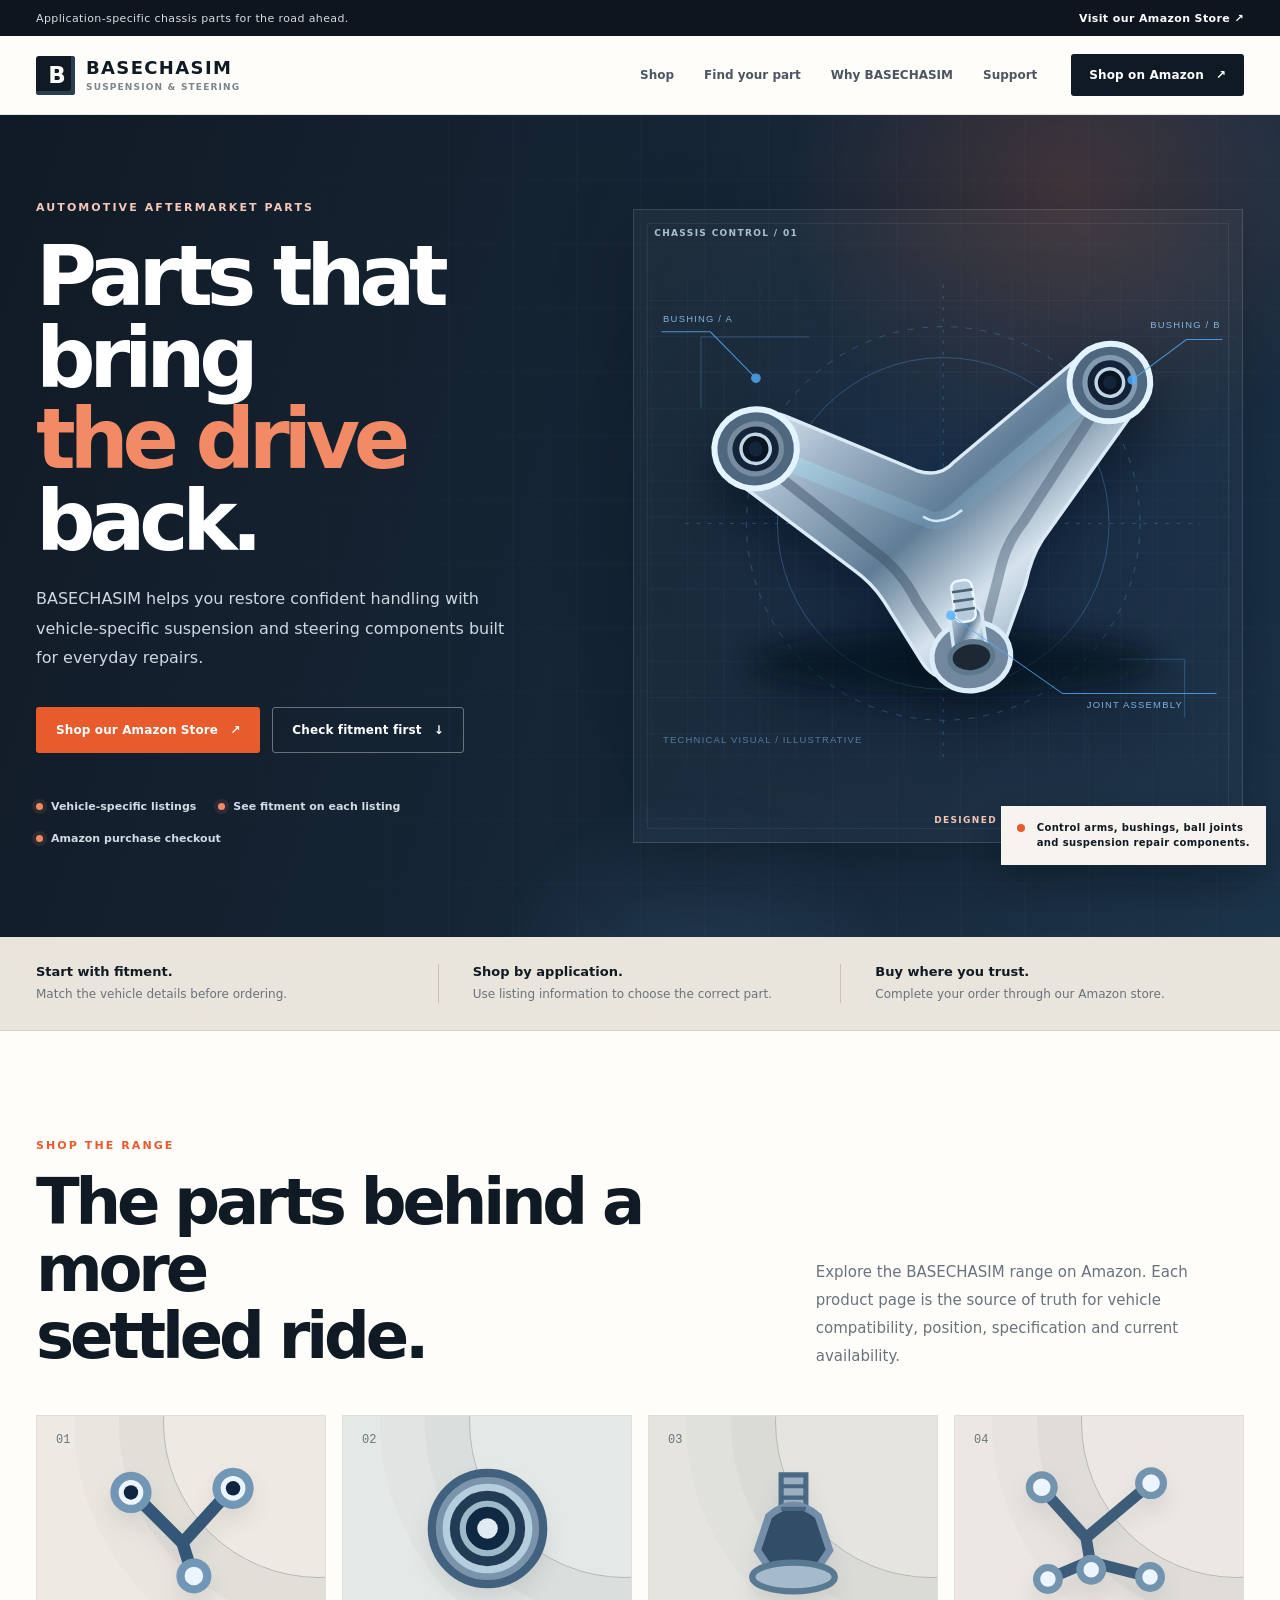
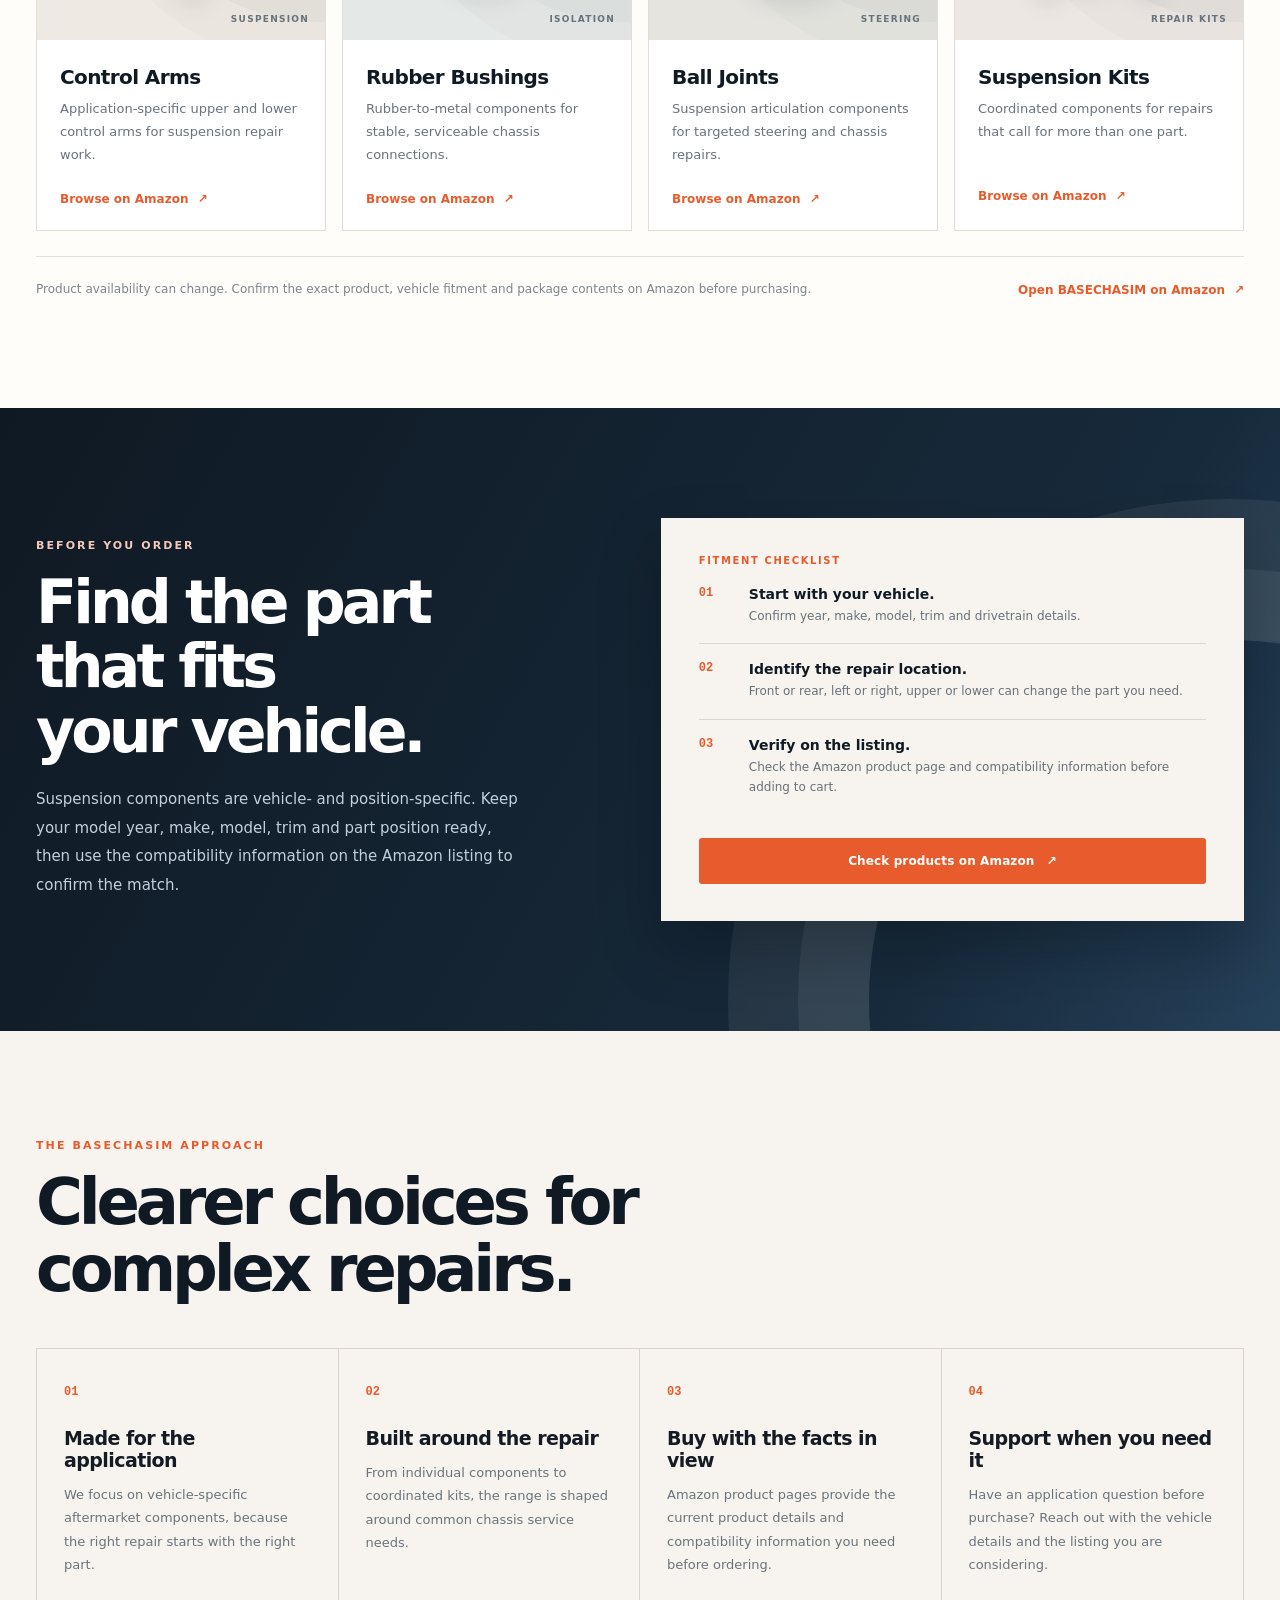
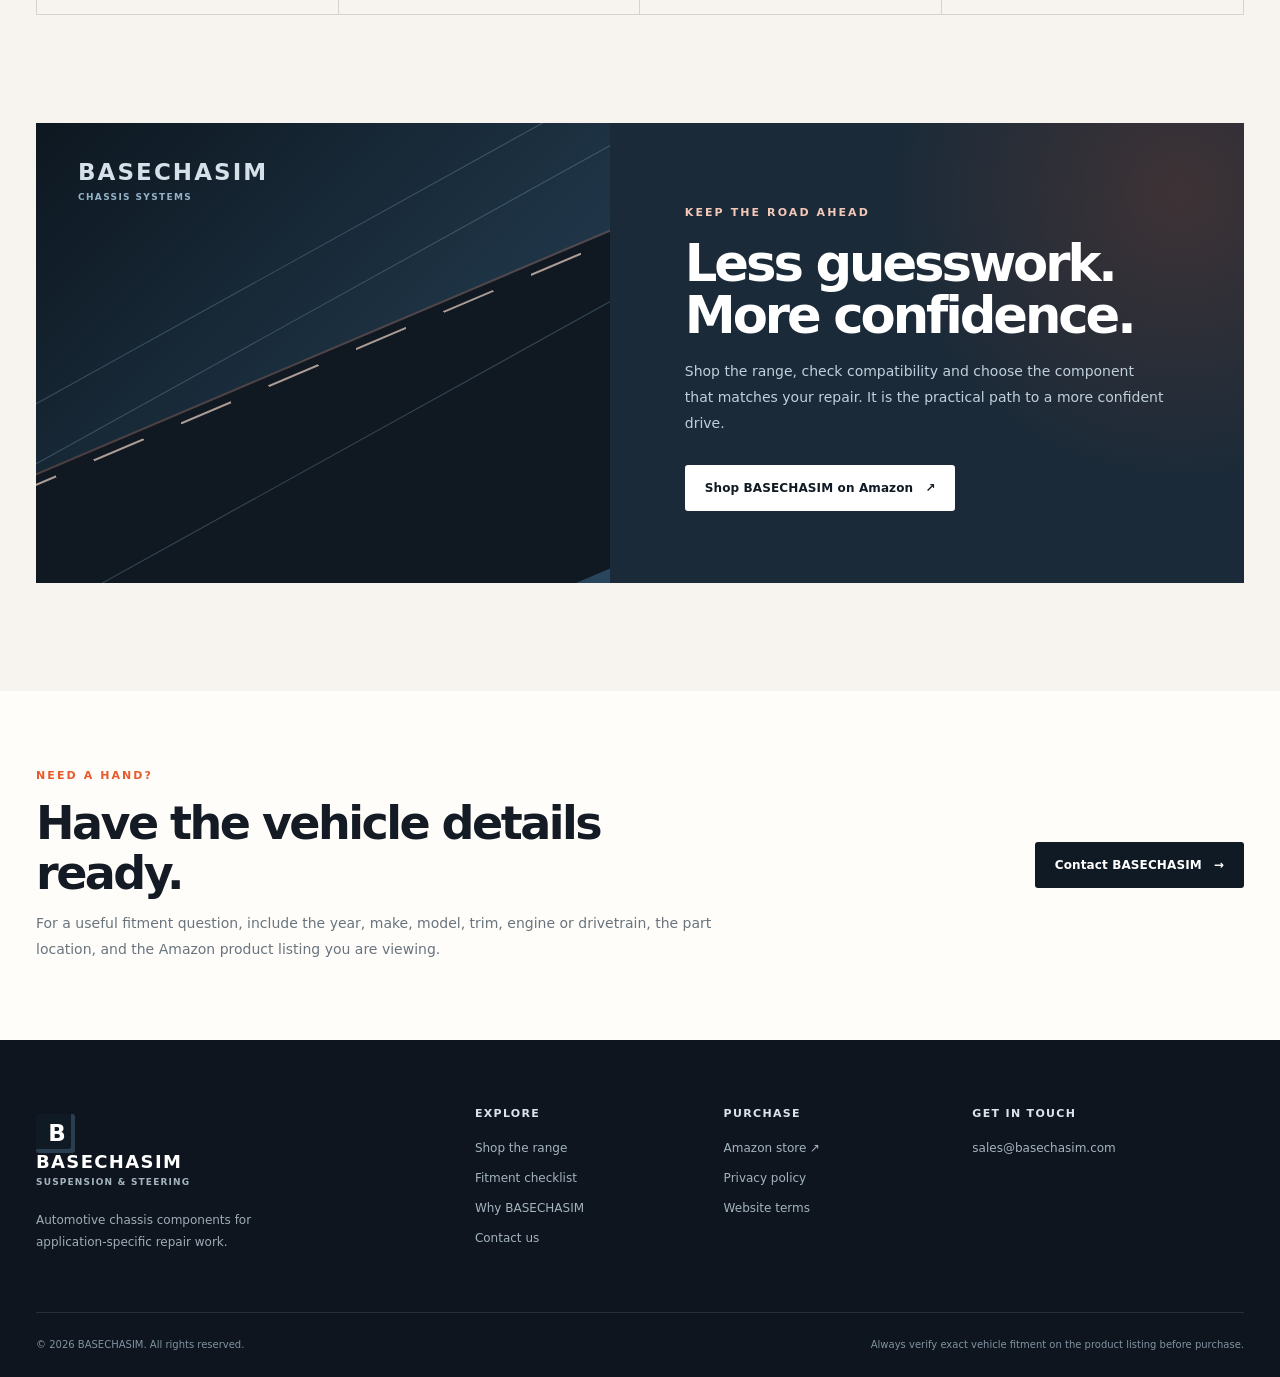
==== commit b3971378: "1" ====
--- a/index.html
+++ b/index.html
@@ -1,91 +1,197 @@
-<!DOCTYPE html>
+<!doctype html>
 <html lang="en">
 <head>
-  <meta charset="utf-8"><meta name="viewport" content="width=device-width, initial-scale=1">
-  <meta name="theme-color" content="#0b1f3a">
-  <meta name="description" content="BASECHASIM supplies precision automotive suspension and steering components, including control arms, bushings and repair kits, to international aftermarket distributors.">
-  <title>BASECHASIM | Precision Automotive Suspension Parts</title>
+  <meta charset="utf-8">
+  <meta name="viewport" content="width=device-width, initial-scale=1">
+  <meta name="theme-color" content="#101a24">
+  <meta name="description" content="BASECHASIM automotive suspension and steering parts. Browse our product range and shop through our Amazon store.">
+  <title>BASECHASIM | Suspension & Steering Parts</title>
   <link rel="icon" href="./assets/favicon.svg" type="image/svg+xml">
+  <link rel="preconnect" href="https://www.amazon.com">
   <link rel="stylesheet" href="./assets/style.css">
-  <script src="./assets/site-config.js" defer></script><script src="./assets/main.js" defer></script>
+  <script src="./assets/site-config.js" defer></script>
+  <script src="./assets/main.js" defer></script>
 </head>
 <body>
-  <div class="topline"></div>
-  <header class="header">
+  <a class="skip-link" href="#main-content">Skip to content</a>
+  <div class="utility-bar">
+    <div class="container utility-inner">
+      <span>Application-specific chassis parts for the road ahead.</span>
+      <a href="https://www.amazon.com/stores/page/371D9DA6-9277-466C-97A7-442265A9D496" target="_blank" rel="noopener noreferrer">Visit our Amazon Store <span aria-hidden="true">↗</span></a>
+    </div>
+  </div>
+
+  <header class="site-header">
     <nav class="nav container" aria-label="Main navigation">
-      <a href="./index.html" class="brand" aria-label="BASECHASIM home"><div class="brand-mark" aria-hidden="true">B</div><div><div class="brand-name">BASECHASIM</div><div class="brand-tag">Automotive Chassis Systems</div></div></a>
+      <a href="./index.html" class="brand" aria-label="BASECHASIM home">
+        <span class="brand-mark" aria-hidden="true">B</span>
+        <span>
+          <span class="brand-name">BASECHASIM</span>
+          <span class="brand-tag">Suspension & Steering</span>
+        </span>
+      </a>
       <div id="primary-navigation" class="nav-links">
-        <a href="#products">Products</a><a href="#advantages">Why Us</a><a href="#process">Quality</a><a href="#about">About</a><a href="#contact">Contact</a>
+        <a href="#shop">Shop</a>
+        <a href="#fitment">Find your part</a>
+        <a href="#why-basechasim">Why BASECHASIM</a>
+        <a href="#support">Support</a>
       </div>
-      <a href="#contact" class="btn btn-primary nav-cta">Request a Quote <span class="arrow" aria-hidden="true">↗</span></a>
-      <button class="menu-toggle" aria-expanded="false" aria-controls="primary-navigation" aria-label="Toggle navigation" type="button"><span></span><span></span><span></span></button>
+      <a class="button button-dark desktop-cta" href="https://www.amazon.com/stores/page/371D9DA6-9277-466C-97A7-442265A9D496" target="_blank" rel="noopener noreferrer">Shop on Amazon <span aria-hidden="true">↗</span></a>
+      <button class="menu-toggle" aria-expanded="false" aria-controls="primary-navigation" aria-label="Open menu" type="button"><span></span><span></span><span></span></button>
     </nav>
   </header>
-  <main>
-    <section class="hero" id="home">
-      <div class="container hero-grid">
+
+  <main id="main-content">
+    <section class="hero">
+      <div class="hero-glow hero-glow-one" aria-hidden="true"></div>
+      <div class="hero-glow hero-glow-two" aria-hidden="true"></div>
+      <div class="container hero-layout">
         <div class="hero-copy">
-          <div class="eyebrow light">B2B AUTOMOTIVE AFTERMARKET · GLOBAL SUPPLY</div>
-          <h1>Engineered for<br><em>precision.</em><br>Built for safety.</h1>
-          <p>Dependable control arms, bushings and suspension components for distributors who refuse to compromise on fit, quality or consistency.</p>
-          <div class="hero-actions"><a class="btn btn-primary" href="#products">Explore Our Products <span class="arrow" aria-hidden="true">↗</span></a><a class="btn btn-outline-light" href="#contact">Become a Partner <span class="arrow" aria-hidden="true">→</span></a></div>
-          <div class="hero-trust"><span class="trust-mini"><i class="trust-dot"></i>FITMENT-DRIVEN</span><span class="trust-mini"><i class="trust-dot"></i>FACTORY DIRECT</span><span class="trust-mini"><i class="trust-dot"></i>GLOBAL AFTERMARKET</span></div>
+          <p class="eyebrow light">AUTOMOTIVE AFTERMARKET PARTS</p>
+          <h1>Parts that bring<br><em>the drive</em> back.</h1>
+          <p class="hero-lede">BASECHASIM helps you restore confident handling with vehicle-specific suspension and steering components built for everyday repairs.</p>
+          <div class="hero-actions">
+            <a class="button button-accent" href="https://www.amazon.com/stores/page/371D9DA6-9277-466C-97A7-442265A9D496" target="_blank" rel="noopener noreferrer">Shop our Amazon Store <span aria-hidden="true">↗</span></a>
+            <a class="button button-ghost" href="#fitment">Check fitment first <span aria-hidden="true">↓</span></a>
+          </div>
+          <div class="hero-points" aria-label="Shopping reminders">
+            <span><i aria-hidden="true"></i>Vehicle-specific listings</span>
+            <span><i aria-hidden="true"></i>See fitment on each listing</span>
+            <span><i aria-hidden="true"></i>Amazon purchase checkout</span>
+          </div>
         </div>
-        <div class="hero-visual">
-          <img src="./assets/control-arm-concept.svg" alt="Stylized engineering illustration representing a control arm assembly; not an actual catalog part" width="760" height="610">
-          <div class="visual-label"><b>CHASSIS SYSTEMS</b><span>PRECISION COMPONENTS</span></div>
-          <div class="hero-code"><i></i>ENGINEERING-LED SOLUTIONS<br>APPLICATION-SPECIFIC FITMENT</div>
+        <div class="hero-product">
+          <div class="part-frame">
+            <span class="frame-label frame-label-top">CHASSIS CONTROL / 01</span>
+            <img src="./assets/control-arm-concept.svg" alt="Technical illustration of an automotive suspension control arm" width="760" height="610">
+            <span class="frame-label frame-label-bottom">DESIGNED FOR APPLICATION-SPECIFIC REPAIR</span>
+          </div>
+          <div class="part-note"><span class="note-dot"></span><span>Control arms, bushings, ball joints<br>and suspension repair components.</span></div>
         </div>
       </div>
     </section>
-    <section class="metric-strip" aria-label="BASECHASIM at a glance">
-      <div class="container metrics">
-        <div class="metric"><strong>3,000+</strong><span>Product SKUs</span></div>
-        <div class="metric"><strong>700+</strong><span>Vehicle applications</span></div>
-        <div class="metric"><strong>30+</strong><span>Export markets</span></div>
-        <div class="metric"><strong>B2B</strong><span>Factory-direct focus</span></div>
+
+    <section class="confidence-strip" aria-label="Shopping confidence">
+      <div class="container confidence-grid">
+        <div><strong>Start with fitment.</strong><span>Match the vehicle details before ordering.</span></div>
+        <div><strong>Shop by application.</strong><span>Use listing information to choose the correct part.</span></div>
+        <div><strong>Buy where you trust.</strong><span>Complete your order through our Amazon store.</span></div>
       </div>
     </section>
-    <section class="section" id="products">
+
+    <section class="section shop-section" id="shop">
       <div class="container">
-        <div class="section-intro"><div class="eyebrow blue">01 / PRODUCT SOLUTIONS</div><h2>Built around the<br>parts that matter.</h2><p>Our suspension and steering portfolio serves aftermarket distributors seeking dependable components, precise fitment references and stable manufacturing supply.</p></div>
-        <div class="product-toolbar"><div class="eyebrow blue">DISCOVER OUR RANGE</div><div class="filter-list" role="group" aria-label="Filter product categories"><button type="button" class="filter-btn" data-filter="all" aria-pressed="true">All Products</button><button type="button" class="filter-btn" data-filter="control" aria-pressed="false">Control Arms</button><button type="button" class="filter-btn" data-filter="bushing" aria-pressed="false">Bushings</button><button type="button" class="filter-btn" data-filter="kits" aria-pressed="false">Kits</button><button type="button" class="filter-btn" data-filter="joint" aria-pressed="false">Ball Joints</button></div></div>
-        <span id="filter-status" class="sr-only" style="position:absolute;width:1px;height:1px;overflow:hidden;clip:rect(0,0,0,0)" aria-live="polite"></span>
-        <div class="products-grid">
-          <article class="product-card" data-product-category="control"><div class="product-art"><span class="product-index">/ 001</span><svg role="img" aria-label="Illustration of a control arm"><use href="./assets/parts-icons.svg#arms"/></svg><span class="product-label">CHASSIS</span></div><div class="product-text"><h3>Control Arms</h3><p>Upper and lower arms for application-specific suspension repairs.</p><a class="text-link" data-contact-email href="mailto:sales@basechasim.com">Request Fitment List <span aria-hidden="true">↗</span></a></div></article>
-          <article class="product-card" data-product-category="bushing"><div class="product-art"><span class="product-index">/ 002</span><svg role="img" aria-label="Illustration of a rubber bushing"><use href="./assets/parts-icons.svg#bushing"/></svg><span class="product-label">ISOLATION</span></div><div class="product-text"><h3>Rubber Bushings</h3><p>Rubber-to-metal solutions designed for stable chassis connections.</p><a class="text-link" data-contact-email href="mailto:sales@basechasim.com">Ask for Availability <span aria-hidden="true">↗</span></a></div></article>
-          <article class="product-card" data-product-category="kits"><div class="product-art"><span class="product-index">/ 003</span><svg role="img" aria-label="Illustration of a suspension kit"><use href="./assets/parts-icons.svg#kits"/></svg><span class="product-label">ASSEMBLY</span></div><div class="product-text"><h3>Suspension Kits</h3><p>Application-matched sets that simplify ordering and installation.</p><a class="text-link" data-contact-email href="mailto:sales@basechasim.com">Explore Kits <span aria-hidden="true">↗</span></a></div></article>
-          <article class="product-card" data-product-category="joint"><div class="product-art"><span class="product-index">/ 004</span><svg role="img" aria-label="Illustration of a ball joint"><use href="./assets/parts-icons.svg#joints"/></svg><span class="product-label">STEERING</span></div><div class="product-text"><h3>Ball Joints</h3><p>Supporting suspension articulation and dependable steering response.</p><a class="text-link" data-contact-email href="mailto:sales@basechasim.com">Check Applications <span aria-hidden="true">↗</span></a></div></article>
+        <div class="section-heading section-heading-split">
+          <div>
+            <p class="eyebrow accent">SHOP THE RANGE</p>
+            <h2>The parts behind a more<br>settled ride.</h2>
+          </div>
+          <p>Explore the BASECHASIM range on Amazon. Each product page is the source of truth for vehicle compatibility, position, specification and current availability.</p>
         </div>
-        <p class="section-note">Product diagrams are conceptual visuals only, not exact part photographs. Final fitment, year coverage and OE cross-references must be verified for each SKU before ordering.</p>
+
+        <div class="product-grid">
+          <article class="product-card product-card-featured">
+            <div class="product-art product-art-arm">
+              <span class="product-number">01</span>
+              <svg role="img" aria-label="Control arm illustration"><use href="./assets/parts-icons.svg#arms"></use></svg>
+              <span class="product-category">SUSPENSION</span>
+            </div>
+            <div class="product-copy"><h3>Control Arms</h3><p>Application-specific upper and lower control arms for suspension repair work.</p><a href="https://www.amazon.com/stores/page/371D9DA6-9277-466C-97A7-442265A9D496" target="_blank" rel="noopener noreferrer">Browse on Amazon <span aria-hidden="true">↗</span></a></div>
+          </article>
+          <article class="product-card">
+            <div class="product-art product-art-bushing">
+              <span class="product-number">02</span>
+              <svg role="img" aria-label="Suspension bushing illustration"><use href="./assets/parts-icons.svg#bushing"></use></svg>
+              <span class="product-category">ISOLATION</span>
+            </div>
+            <div class="product-copy"><h3>Rubber Bushings</h3><p>Rubber-to-metal components for stable, serviceable chassis connections.</p><a href="https://www.amazon.com/stores/page/371D9DA6-9277-466C-97A7-442265A9D496" target="_blank" rel="noopener noreferrer">Browse on Amazon <span aria-hidden="true">↗</span></a></div>
+          </article>
+          <article class="product-card">
+            <div class="product-art product-art-joint">
+              <span class="product-number">03</span>
+              <svg role="img" aria-label="Ball joint illustration"><use href="./assets/parts-icons.svg#joints"></use></svg>
+              <span class="product-category">STEERING</span>
+            </div>
+            <div class="product-copy"><h3>Ball Joints</h3><p>Suspension articulation components for targeted steering and chassis repairs.</p><a href="https://www.amazon.com/stores/page/371D9DA6-9277-466C-97A7-442265A9D496" target="_blank" rel="noopener noreferrer">Browse on Amazon <span aria-hidden="true">↗</span></a></div>
+          </article>
+          <article class="product-card">
+            <div class="product-art product-art-kit">
+              <span class="product-number">04</span>
+              <svg role="img" aria-label="Suspension repair kit illustration"><use href="./assets/parts-icons.svg#kits"></use></svg>
+              <span class="product-category">REPAIR KITS</span>
+            </div>
+            <div class="product-copy"><h3>Suspension Kits</h3><p>Coordinated components for repairs that call for more than one part.</p><a href="https://www.amazon.com/stores/page/371D9DA6-9277-466C-97A7-442265A9D496" target="_blank" rel="noopener noreferrer">Browse on Amazon <span aria-hidden="true">↗</span></a></div>
+          </article>
+        </div>
+        <div class="shop-bottom"><p>Product availability can change. Confirm the exact product, vehicle fitment and package contents on Amazon before purchasing.</p><a class="text-button" href="https://www.amazon.com/stores/page/371D9DA6-9277-466C-97A7-442265A9D496" target="_blank" rel="noopener noreferrer">Open BASECHASIM on Amazon <span aria-hidden="true">↗</span></a></div>
       </div>
     </section>
-    <section class="section dark-section" id="advantages">
-      <div class="container"><div class="section-intro"><div class="eyebrow light">02 / WHY BASECHASIM</div><h2>Confidence, from the<br>factory floor onward.</h2><p>Manufacturing insight, aftermarket know-how and a practical commitment to consistency — built for long-term distributor partnerships.</p></div>
-        <div class="features">
-          <div class="feature"><span class="feature-no">01 —</span><div class="feature-icon"><svg viewBox="0 0 32 32" aria-hidden="true"><path d="M3 27V14l9 5v-8l9 7V5h8v22zM9 24h4m4 0h4m4 0h2"/></svg></div><h3>Factory Production</h3><p>Integrated production capabilities help support reliable supply and manufacturing traceability.</p></div>
-          <div class="feature"><span class="feature-no">02 —</span><div class="feature-icon"><svg viewBox="0 0 32 32" aria-hidden="true"><path d="M16 3l11 5v8c0 6-4 10-11 13C9 26 5 22 5 16V8zM11 16l4 4 7-8"/></svg></div><h3>Quality Mindset</h3><p>Process control and inspection help maintain dimensional accuracy and consistent materials.</p></div>
-          <div class="feature"><span class="feature-no">03 —</span><div class="feature-icon"><svg viewBox="0 0 32 32" aria-hidden="true"><path d="M4 15l8-8h8l8 8v10H4zM11 25V15h10v10M12 7V3m8 4V3"/></svg></div><h3>Fitment Support</h3><p>Vehicle applications and OE references make product selection easier for trade buyers.</p></div>
-          <div class="feature"><span class="feature-no">04 —</span><div class="feature-icon"><svg viewBox="0 0 32 32" aria-hidden="true"><circle cx="16" cy="16" r="12"/><path d="M4 16h24M16 4c-7 7-7 17 0 24 7-7 7-17 0-24"/></svg></div><h3>Global Cooperation</h3><p>Direct communication and flexible B2B workflows for international distribution.</p></div>
+
+    <section class="fitment-section" id="fitment">
+      <div class="container fitment-layout">
+        <div class="fitment-copy">
+          <p class="eyebrow light">BEFORE YOU ORDER</p>
+          <h2>Find the part that fits<br>your vehicle.</h2>
+          <p>Suspension components are vehicle- and position-specific. Keep your model year, make, model, trim and part position ready, then use the compatibility information on the Amazon listing to confirm the match.</p>
+        </div>
+        <div class="fitment-card">
+          <span class="fitment-step">FITMENT CHECKLIST</span>
+          <ol>
+            <li><span>01</span><div><strong>Start with your vehicle.</strong><p>Confirm year, make, model, trim and drivetrain details.</p></div></li>
+            <li><span>02</span><div><strong>Identify the repair location.</strong><p>Front or rear, left or right, upper or lower can change the part you need.</p></div></li>
+            <li><span>03</span><div><strong>Verify on the listing.</strong><p>Check the Amazon product page and compatibility information before adding to cart.</p></div></li>
+          </ol>
+          <a class="button button-accent fitment-button" href="https://www.amazon.com/stores/page/371D9DA6-9277-466C-97A7-442265A9D496" target="_blank" rel="noopener noreferrer">Check products on Amazon <span aria-hidden="true">↗</span></a>
         </div>
       </div>
     </section>
-    <section class="section" id="process"><div class="container"><div class="section-intro"><div class="eyebrow blue">03 / HOW WE WORK</div><h2>Attention to detail<br>at every step.</h2><p>From application matching to final shipment, we focus on making complex aftermarket sourcing more manageable.</p></div>
-      <div class="process-grid">
-        <div class="process-item"><span class="stepno">STEP / 01</span><h3>Confirm Application</h3><p>Review vehicle model, model year, position and OE references before confirming suitable parts.</p></div>
-        <div class="process-item"><span class="stepno">STEP / 02</span><h3>Prepare Production</h3><p>Align product specifications, materials, quantities and packaging requirements.</p></div>
-        <div class="process-item"><span class="stepno">STEP / 03</span><h3>Check Consistency</h3><p>Carry out applicable quality checks and product inspection during production.</p></div>
-        <div class="process-item"><span class="stepno">STEP / 04</span><h3>Supply & Support</h3><p>Coordinate export logistics, documentation and ongoing distributor communication.</p></div>
+
+    <section class="section why-section" id="why-basechasim">
+      <div class="container">
+        <div class="section-heading">
+          <p class="eyebrow accent">THE BASECHASIM APPROACH</p>
+          <h2>Clearer choices for<br>complex repairs.</h2>
+        </div>
+        <div class="value-grid">
+          <article><span class="value-index">01</span><h3>Made for the application</h3><p>We focus on vehicle-specific aftermarket components, because the right repair starts with the right part.</p></article>
+          <article><span class="value-index">02</span><h3>Built around the repair</h3><p>From individual components to coordinated kits, the range is shaped around common chassis service needs.</p></article>
+          <article><span class="value-index">03</span><h3>Buy with the facts in view</h3><p>Amazon product pages provide the current product details and compatibility information you need before ordering.</p></article>
+          <article><span class="value-index">04</span><h3>Support when you need it</h3><p>Have an application question before purchase? Reach out with the vehicle details and the listing you are considering.</p></article>
+        </div>
       </div>
-    </div></section>
-    <section class="section" id="about" style="background:#f6f9fd"><div class="container about-layout"><div><div class="eyebrow blue">04 / ABOUT OUR BRAND</div><h2 class="display-heading">Driven by what<br>holds the road.</h2><p>BASECHASIM focuses on automotive chassis and suspension components for the global aftermarket. We work with importers and distributors looking for consistent quality, fitment support and dependable long-term sourcing.</p><p class="about-quote">We believe the strongest partnerships are built on product understanding, clear communication and consistent execution.</p><p>Based in Rizhao, Shandong, China, our focus spans control arms, bushings and related suspension parts for a broad range of vehicle applications.</p><a class="text-link" href="#contact">Talk to Our Team <span aria-hidden="true">↗</span></a></div><div class="about-panel"><span class="caption">BASECHASIM / AUTOMOTIVE</span><div class="statement">PRECISION<br>IN EVERY<br><em>CONNECTION.</em></div><div class="foot">SUSPENSION · STEERING · CHASSIS</div></div></div></section>
-    <section class="contact-band" id="contact"><div class="container contact-layout"><div><div class="eyebrow">05 / BUSINESS INQUIRIES</div><h2>Let's build a stronger<br>supply partnership.</h2><p>Send your target vehicle models, OE numbers and estimated quantities.<br>We'll discuss fitment and product availability.</p></div><a class="btn" data-contact-email href="mailto:sales@basechasim.com">Contact Our Sales Team <span class="arrow" aria-hidden="true">↗</span></a></div></section>
+    </section>
+
+    <section class="section road-section">
+      <div class="container road-panel">
+        <div class="road-visual" aria-hidden="true"><span class="road-line road-line-one"></span><span class="road-line road-line-two"></span><span class="road-line road-line-three"></span><span class="road-stamp">BASECHASIM<br><small>CHASSIS SYSTEMS</small></span></div>
+        <div class="road-copy">
+          <p class="eyebrow light">KEEP THE ROAD AHEAD</p>
+          <h2>Less guesswork.<br>More confidence.</h2>
+          <p>Shop the range, check compatibility and choose the component that matches your repair. It is the practical path to a more confident drive.</p>
+          <a class="button button-light" href="https://www.amazon.com/stores/page/371D9DA6-9277-466C-97A7-442265A9D496" target="_blank" rel="noopener noreferrer">Shop BASECHASIM on Amazon <span aria-hidden="true">↗</span></a>
+        </div>
+      </div>
+    </section>
+
+    <section class="support-section" id="support">
+      <div class="container support-layout">
+        <div><p class="eyebrow accent">NEED A HAND?</p><h2>Have the vehicle details ready.</h2><p>For a useful fitment question, include the year, make, model, trim, engine or drivetrain, the part location, and the Amazon product listing you are viewing.</p></div>
+        <a class="button button-dark" data-contact-email href="mailto:sales@basechasim.com">Contact BASECHASIM <span aria-hidden="true">→</span></a>
+      </div>
+    </section>
   </main>
-  <footer class="footer"><div class="container"><div class="footer-grid">
-    <div><a href="./index.html" class="brand"><div class="brand-mark" aria-hidden="true">B</div><div><div class="brand-name">BASECHASIM</div><div class="brand-tag">Automotive Chassis Systems</div></div></a><p class="footer-summary">Precision-focused chassis components for automotive aftermarket businesses worldwide.</p></div>
-    <div><h4>Company</h4><a href="./index.html#products">Products</a><a href="./index.html#advantages">Why BASECHASIM</a><a href="./index.html#about">About Us</a><a href="./index.html#contact">Contact</a></div>
-    <div><h4>Resources</h4><a href="./privacy.html">Privacy Policy</a><a href="./terms.html">Website Terms</a></div>
-    <div><h4>Get in touch</h4><address>Rizhao, Shandong, China<br><a data-contact-email data-show-email href="mailto:sales@basechasim.com">sales@basechasim.com</a></address></div>
-  </div><div class="footer-bottom"><span>© <span data-current-year>2026</span> BASECHASIM. All rights reserved.</span><span>Independent automotive components brand · <a href="./privacy.html">Privacy</a> · <a href="./terms.html">Terms</a></span></div></div></footer>
+
+  <footer class="site-footer">
+    <div class="container footer-grid">
+      <div class="footer-brand">
+        <a href="./index.html" class="brand"><span class="brand-mark" aria-hidden="true">B</span><span><span class="brand-name">BASECHASIM</span><span class="brand-tag">Suspension & Steering</span></span></a>
+        <p>Automotive chassis components for application-specific repair work.</p>
+      </div>
+      <div><h3>Explore</h3><a href="#shop">Shop the range</a><a href="#fitment">Fitment checklist</a><a href="#why-basechasim">Why BASECHASIM</a><a href="#support">Contact us</a></div>
+      <div><h3>Purchase</h3><a href="https://www.amazon.com/stores/page/371D9DA6-9277-466C-97A7-442265A9D496" target="_blank" rel="noopener noreferrer">Amazon store ↗</a><a href="./privacy.html">Privacy policy</a><a href="./terms.html">Website terms</a></div>
+      <div><h3>Get in touch</h3><a data-contact-email data-show-email href="mailto:sales@basechasim.com">sales@basechasim.com</a></div>
+    </div>
+    <div class="container footer-bottom"><span>© <span data-current-year>2026</span> BASECHASIM. All rights reserved.</span><span>Always verify exact vehicle fitment on the product listing before purchase.</span></div>
+  </footer>
 </body>
 </html>
--- a/assets/style.css
+++ b/assets/style.css
@@ -1,18 +1 @@
-:root{--navy:#0b1f3a;--deep:#07172b;--blue:#0f5eff;--sky:#57b7ff;--paper:#f4f7fb;--ink:#13263d;--muted:#62748b;--line:#dce4ee;--white:#fff;--max:1200px}
-*{box-sizing:border-box}html{scroll-behavior:smooth;scroll-padding-top:96px}body{margin:0;background:#fff;color:var(--ink);font-family:Inter,"Segoe UI",Arial,Helvetica,sans-serif;-webkit-font-smoothing:antialiased}body.menu-open{overflow:hidden}a{color:inherit;text-decoration:none}button{font:inherit}img,svg{max-width:100%}::selection{background:#bcdcff;color:#091a30}.container{width:min(var(--max),calc(100% - 80px));margin:auto}.eyebrow{text-transform:uppercase;letter-spacing:.2em;font-size:11px;font-weight:750}.eyebrow.blue{color:var(--blue)}.eyebrow.light{color:#79c1ff}.section{padding:112px 0}.section-intro{max-width:690px;margin-bottom:48px}.section-intro h2,.display-heading{font-size:clamp(36px,4.7vw,62px);font-weight:760;letter-spacing:-.055em;line-height:1.09;margin:19px 0 19px}.section-intro p{font-size:16px;color:var(--muted);line-height:1.85;margin:0}.num{font-variant-numeric:tabular-nums}.btn{display:inline-flex;gap:14px;align-items:center;justify-content:center;padding:16px 25px;border:1px solid transparent;font-size:13px;font-weight:740;letter-spacing:.01em;border-radius:5px;white-space:nowrap;transition:transform .2s,background-color .2s,border-color .2s}.btn:hover{transform:translateY(-2px)}.btn-primary{background:var(--blue);color:#fff;box-shadow:0 10px 28px #003dca30}.btn-primary:hover{background:#2c74ff}.btn-outline-light{border-color:#ffffff60;color:white}.btn-outline-light:hover{background:#ffffff12}.btn-dark{background:var(--navy);color:#fff}.btn-outline{border-color:var(--line)}.arrow{font-size:19px;font-weight:400;line-height:0}.btn:focus-visible,a:focus-visible,button:focus-visible{outline:3px solid #77aeff;outline-offset:3px}.topline{height:3px;background:linear-gradient(90deg,#0d3162 0%,#0f5eff 48%,#65cdf3 100%)}
-.header{position:sticky;top:0;z-index:100;background:#ffffffed;backdrop-filter:blur(20px);box-shadow:0 1px 0 #e6ecf2}.nav{height:78px;display:flex;align-items:center;gap:24px}.brand{display:flex;align-items:center;gap:12px;min-width:max-content}.brand-mark{height:40px;width:40px;background:var(--navy);color:#fff;display:grid;place-items:center;border-radius:5px;font-weight:900;font-size:23px;letter-spacing:-.12em;position:relative}.brand-mark:after{content:"";position:absolute;width:9px;height:9px;background:var(--blue);top:-3px;right:-3px;border:2px solid #fff;border-radius:2px}.brand-name{font-size:19px;font-weight:860;letter-spacing:.065em;color:var(--navy)}.brand-tag{font-size:9px;letter-spacing:.11em;font-weight:720;color:#6983a0;text-transform:uppercase;margin-top:3px}.nav-links{display:flex;align-items:center;gap:29px;margin-left:auto}.nav-links>a{font-size:12px;font-weight:650;color:#445970;transition:color .2s}.nav-links>a:hover,.nav-links>a.active{color:var(--blue)}.nav-cta{font-size:12px;padding:13px 18px;margin-left:15px}.menu-toggle{display:none;border:1px solid #dfe7f1;background:#fff;border-radius:5px;min-width:44px;min-height:44px;padding:10px;cursor:pointer}.menu-toggle span{display:block;width:20px;height:2px;background:#0b1f3a;margin:4px auto;transition:transform .2s,opacity .2s}
-.hero{background:var(--navy);color:#fff;min-height:690px;position:relative;overflow:hidden}.hero:before{content:"";position:absolute;inset:0;background:radial-gradient(ellipse at 67% 48%,#0f5eff35 0%,transparent 45%),linear-gradient(110deg,#07182d 0%,#0b1f3a 52%,#0b2951 100%)}.hero:after{content:"";pointer-events:none;position:absolute;inset:0;background:repeating-linear-gradient(90deg,transparent 0,transparent 89px,#ffffff08 90px);mask-image:linear-gradient(90deg,transparent 16%,black 100%)}.hero-grid{position:relative;z-index:2;display:grid;grid-template-columns:1.02fr 1fr;min-height:690px;align-items:center;gap:28px}.hero-copy{padding:70px 0 80px}.hero h1{font-size:clamp(49px,6vw,86px);line-height:1.035;letter-spacing:-.072em;margin:28px 0 24px;font-weight:780}.hero h1 em{display:block;font-style:normal;color:#78c9ff}.hero-copy>p{max-width:470px;color:#b9ccdf;font-size:16px;line-height:1.9}.hero-actions{display:flex;gap:12px;flex-wrap:wrap;margin-top:35px}.hero-trust{display:flex;gap:24px;flex-wrap:wrap;margin-top:54px}.trust-mini{display:flex;gap:10px;align-items:center;color:#ccdaea;font-size:11px;font-weight:700;letter-spacing:.03em}.trust-dot{height:7px;width:7px;border-radius:50%;background:#62baff;box-shadow:0 0 0 5px #62baff1d}.hero-visual{min-height:600px;position:relative;display:flex;align-items:center;justify-content:center}.hero-visual img{position:relative;z-index:2;width:116%;max-width:none;filter:drop-shadow(0 26px 40px #010d2170);transform:translateX(7%) scale(1.05)}.visual-label{position:absolute;z-index:3;top:75px;right:0;border-left:2px solid #47a5ff;padding:11px 16px;background:#0a2444c9;backdrop-filter:blur(12px)}.visual-label b{display:block;font-size:13px;letter-spacing:.1em}.visual-label span{font-size:10px;color:#a7d4ff;letter-spacing:.13em}.hero-code{position:absolute;bottom:90px;right:0;z-index:3;font:11px/1.9 ui-monospace,Consolas,monospace;color:#85bee7;letter-spacing:.035em}.hero-code i{display:inline-block;background:#0f5eff;width:30px;height:2px;vertical-align:middle;margin-right:10px}
-.metric-strip{background:#f5f8fc;border-bottom:1px solid #e3eaf2}.metrics{display:grid;grid-template-columns:repeat(4,1fr);padding:34px 0}.metric{border-right:1px solid #d5e0eb;padding:0 30px}.metric:first-child{padding-left:0}.metric:last-child{border:0}.metric strong{display:block;color:var(--navy);font-size:27px;letter-spacing:-.045em;line-height:1.1}.metric span{display:block;color:#657b94;font-size:11px;text-transform:uppercase;letter-spacing:.1em;margin-top:10px;font-weight:720}
-.product-toolbar{display:flex;justify-content:space-between;gap:20px;align-items:end;margin-bottom:25px}.filter-list{display:flex;flex-wrap:wrap;gap:7px}.filter-btn{border:1px solid #e0e8f0;background:#fff;cursor:pointer;border-radius:4px;padding:11px 14px;color:#586e86;font-weight:700;font-size:12px;transition:.15s}.filter-btn:hover,.filter-btn[aria-pressed="true"]{background:var(--navy);color:#fff;border-color:var(--navy)}.products-grid{display:grid;grid-template-columns:repeat(4,1fr);gap:18px}.product-card{border:1px solid #e2e9f2;background:#fff;overflow:hidden;transition:box-shadow .2s,transform .2s}.product-card:hover{transform:translateY(-4px);box-shadow:0 19px 40px #0b1f3a13}.product-card[hidden]{display:none}.product-art{height:218px;background:linear-gradient(135deg,#f0f5fa,#dce8f3);display:flex;align-items:center;justify-content:center;position:relative;overflow:hidden}.product-art:before{content:"";height:360px;width:360px;position:absolute;top:-150px;right:-150px;border:1px solid #9db8d255;border-radius:50%;box-shadow:0 0 0 60px #9db8d212,0 0 0 120px #9db8d20c}.product-art svg{position:relative;z-index:1;width:180px;height:150px;filter:drop-shadow(0 12px 8px #31475a15)}.product-index{position:absolute;z-index:2;left:22px;top:20px;font:12px ui-monospace,monospace;color:#6e91b5}.product-label{position:absolute;z-index:2;right:16px;bottom:14px;font-size:9px;font-weight:800;letter-spacing:.17em;color:#7694b2}.product-text{padding:25px}.product-text h3{font-size:19px;margin:0 0 9px;color:var(--navy);letter-spacing:-.025em}.product-text p{font-size:13px;color:#667a91;line-height:1.75;margin:0 0 20px;min-height:46px}.text-link{display:inline-flex;align-items:center;gap:10px;font-size:12px;font-weight:800;color:var(--blue)}.text-link:hover{gap:15px}.section-note{margin-top:23px;font-size:12px;color:#718398;line-height:1.6}
-.dark-section{background:var(--navy);color:#fff;position:relative;overflow:hidden}.dark-section:after{content:"";position:absolute;top:-60%;right:-10%;height:900px;width:900px;background:radial-gradient(circle,#256ce021,transparent 68%);pointer-events:none}.dark-section .section-intro p{color:#bbcada}.dark-section .section-intro h2{color:#fff}.features{display:grid;grid-template-columns:repeat(4,1fr);border:1px solid #ffffff2b;position:relative;z-index:1}.feature{padding:38px 30px;border-right:1px solid #ffffff24;min-height:280px}.feature:last-child{border:0}.feature-no{font:12px ui-monospace,monospace;color:#7fc6fa}.feature-icon{margin:29px 0 21px;color:#77c6ff}.feature-icon svg{height:31px;width:31px;fill:none;stroke:currentColor;stroke-width:1.5}.feature h3{font-size:18px;margin:0 0 10px}.feature p{font-size:13px;color:#b0c4d7;line-height:1.85;margin:0}
-.process-grid{display:grid;grid-template-columns:repeat(4,1fr);gap:24px;margin-top:40px}.process-item{border-top:2px solid var(--navy);padding-top:24px}.stepno{color:var(--blue);font-weight:780;font-size:13px}.process-item h3{font-size:19px;margin:22px 0 10px}.process-item p{color:#647a90;font-size:13px;line-height:1.85;margin:0}
-
-.about-layout{display:grid;grid-template-columns:1fr .86fr;gap:100px;align-items:center}.about-layout p{color:#65798d;font-size:15px;line-height:1.95}.about-quote{border-left:3px solid var(--blue);padding-left:22px;margin:29px 0;font-size:18px!important;font-weight:680;color:var(--navy)!important;line-height:1.5!important}.about-panel{background:linear-gradient(140deg,#132f53,#07192f);min-height:420px;color:#fff;padding:40px;display:flex;flex-direction:column;justify-content:space-between;position:relative;overflow:hidden}.about-panel:before{content:"";position:absolute;height:360px;width:360px;border:1px solid #64aaf042;border-radius:50%;right:-100px;top:40px;box-shadow:0 0 0 60px #64aaf01a,0 0 0 120px #64aaf011,0 0 0 180px #64aaf008}.about-panel .caption{position:relative;z-index:1;font:11px ui-monospace,monospace;color:#9fd4ff;letter-spacing:.14em}.about-panel .statement{position:relative;z-index:1;font-weight:780;letter-spacing:-.045em;line-height:1.1;font-size:clamp(32px,3.5vw,49px)}.about-panel .statement em{color:#71c5ff;font-style:normal}.about-panel .foot{position:relative;z-index:1;color:#a8bed3;font-size:12px;letter-spacing:.1em}
-.contact-band{background:var(--blue);color:white;padding:72px 0}.contact-layout{display:flex;justify-content:space-between;align-items:center;gap:30px}.contact-layout h2{font-size:clamp(30px,4vw,48px);line-height:1.1;letter-spacing:-.05em;margin:15px 0}.contact-layout p{color:#d9e9ff;font-size:14px;line-height:1.7;margin:0}.contact-layout .btn{background:white;color:#093c94}.contact-layout .btn:hover{background:#ecf5ff}
-.footer{background:#07182b;color:#fff;padding:66px 0 25px}.footer-grid{display:grid;grid-template-columns:1.45fr .7fr .7fr 1fr;gap:42px}.footer .brand-name{color:#fff}.footer .brand-tag{color:#9bb1c7}.footer-summary{max-width:260px;font-size:13px;color:#9db1c5;line-height:1.85;margin-top:22px}.footer h4{font-size:12px;text-transform:uppercase;letter-spacing:.13em;color:#d5e6f7;margin:5px 0 23px}.footer a:not(.brand){display:block;color:#a6bed5;font-size:12px;margin:14px 0;transition:color .2s;overflow-wrap:anywhere}.footer a:hover{color:white}.footer address{font-style:normal;color:#a6bed5;font-size:12px;line-height:1.85}.footer-bottom{display:flex;align-items:center;justify-content:space-between;gap:24px;border-top:1px solid #ffffff21;margin-top:57px;padding-top:23px;color:#87a2bd;font-size:11px}.footer-bottom a{display:inline!important;margin:0!important;font-size:11px!important}
-/* Secondary pages */
-.pagehero{background:linear-gradient(120deg,#07192e,#0d315c);padding:103px 0 90px;color:white;position:relative;overflow:hidden}.pagehero:after{content:"";position:absolute;top:-210px;right:-70px;width:670px;height:670px;border:1px solid #57aeff25;border-radius:50%;box-shadow:0 0 0 85px #57aeff0c,0 0 0 170px #57aeff08}.pagehero .container{position:relative;z-index:1}.pagehero h1{font-size:clamp(43px,5.7vw,76px);line-height:1.08;letter-spacing:-.06em;margin:21px 0}.pagehero p{max-width:650px;color:#bdd1e6;line-height:1.85;font-size:16px}.small-status{display:inline-flex;align-items:center;gap:8px;background:#ffffff16;color:#bcdafa;padding:10px 13px;font-size:11px;font-weight:800;letter-spacing:.06em;border:1px solid #ffffff23}.status-dot{width:7px;height:7px;background:#65b9ff;border-radius:50%}.article{max-width:850px;margin:0 auto;font-size:15px;line-height:1.95;color:#4d6074}.article h2{font-size:29px;line-height:1.2;color:var(--navy);letter-spacing:-.03em;margin:45px 0 16px}.article h3{font-size:18px;color:var(--navy);margin:28px 0 8px}.article p,.article li{margin-bottom:15px}.article a{text-decoration:underline;text-underline-offset:3px;color:var(--blue)}.article ul{padding-left:23px}.article strong{color:var(--navy)}.article .notice{background:#eef6ff;border-left:3px solid #0f5eff;padding:19px 24px;margin:27px 0}.page-cards{display:grid;grid-template-columns:repeat(3,1fr);gap:18px;margin:38px 0}.info-card{border:1px solid #dce7f2;padding:30px;background:white}.info-card .eyebrow{color:var(--blue)}.info-card h3{margin:16px 0 10px;font-size:21px;color:var(--navy)}.info-card p{font-size:13px;color:#64798f;line-height:1.8}.callout{padding:40px;background:#eff5fc;border:1px solid #d9e7f5;margin:40px 0}.callout h2{margin-top:0}.back-link{display:inline-block;color:var(--blue);font-size:13px;font-weight:750;margin-bottom:28px}.divider{height:1px;background:var(--line);margin:35px 0}
-@media(max-width:1100px){.products-grid{grid-template-columns:repeat(2,1fr)}.nav-links{gap:17px}.nav-cta{margin-left:0}.hero h1{font-size:67px}.features{grid-template-columns:repeat(2,1fr)}.feature:nth-child(2){border-right:0}.feature:nth-child(-n+2){border-bottom:1px solid #ffffff24}.footer-grid{grid-template-columns:1.2fr .8fr .8fr}.footer-grid>div:last-child{grid-column:1/-1}.about-layout{gap:42px}}
-@media(max-width:800px){.container{width:min(100% - 42px,var(--max))}.section{padding:78px 0}.nav{height:70px}.nav-cta{display:none}.menu-toggle{display:block;margin-left:auto}.nav-links{display:none;position:absolute;top:73px;left:0;right:0;z-index:101;background:#fff;padding:25px 23px 35px;box-shadow:0 25px 35px #05162c22;flex-direction:column;align-items:flex-start;gap:0}.nav-links.open{display:flex}.nav-links>a{font-size:15px;padding:13px 4px;width:100%;border-bottom:1px solid #eef2f6}.hero-grid{grid-template-columns:1fr;min-height:0;gap:0}.hero-copy{padding:73px 0 0}.hero h1{font-size:clamp(46px,10vw,75px)}.hero-visual{min-height:370px;margin-bottom:15px}.hero-visual img{width:min(670px,115%);transform:none}.visual-label{right:0;top:26px}.hero-code{bottom:25px}.hero-trust{margin-top:35px}.metrics{grid-template-columns:repeat(2,1fr);gap:27px 0}.metric{padding:0 20px}.metric:nth-child(odd){padding-left:0}.metric:nth-child(even){border-right:0}.products-grid{grid-template-columns:repeat(2,1fr)}.process-grid{grid-template-columns:repeat(2,1fr)}.about-layout{grid-template-columns:1fr}.about-panel{min-height:340px}.contact-layout{align-items:flex-start;flex-direction:column}.footer-grid{grid-template-columns:1fr 1fr;gap:35px}.footer-grid>div:first-child{grid-column:1/-1}.footer-grid>div:last-child{grid-column:auto}.page-cards{grid-template-columns:1fr}.pagehero{padding:80px 0 70px}}
-@media(max-width:500px){.container{width:calc(100% - 34px)}.brand-name{font-size:16px}.brand-mark{width:36px;height:36px;font-size:20px}.section{padding:65px 0}.section-intro h2{font-size:37px}.hero h1{font-size:52px}.hero-copy{padding-top:61px}.hero-actions{flex-direction:column;align-items:stretch}.hero-trust{gap:16px}.hero-visual{min-height:315px}.visual-label{font-size:10px;top:15px}.hero-code{font-size:9px}.metrics{padding:25px 0}.metric strong{font-size:24px}.metric span{font-size:10px}.product-toolbar{display:block}.filter-list{margin-top:20px}.filter-btn{padding:10px 11px}.products-grid{grid-template-columns:1fr}.product-art{height:195px}.features,.process-grid{grid-template-columns:1fr}.feature{min-height:0;border-right:0;border-bottom:1px solid #ffffff24;padding:30px 26px}.feature:last-child{border-bottom:0}.feature:nth-child(2){border-bottom:1px solid #ffffff24}.about-panel{padding:30px}.contact-band{padding:56px 0}.footer-grid{grid-template-columns:1fr 1fr;gap:24px}.footer-grid>div:last-child{grid-column:1/-1}.footer-bottom{display:block;line-height:2}.pagehero h1{font-size:45px}.pagehero{padding:65px 0 58px}.article{font-size:14px}}
-@media(prefers-reduced-motion:reduce){html{scroll-behavior:auto}*,*:before,*:after{animation-duration:.01ms!important;transition-duration:.01ms!important}}
+:root{--ink:#141b24;--charcoal:#101a24;--charcoal-2:#192735;--accent:#e75b2d;--accent-dark:#c6471e;--warm:#f7f3ee;--warm-2:#ede8e1;--paper:#fffdfa;--sand:#cbb9a5;--muted:#66717d;--line:#dedad4;--max:1240px}*{box-sizing:border-box}html{scroll-behavior:smooth;scroll-padding-top:90px}body{margin:0;background:var(--paper);color:var(--ink);font-family:Inter,ui-sans-serif,system-ui,-apple-system,BlinkMacSystemFont,"Segoe UI",sans-serif;-webkit-font-smoothing:antialiased}body.menu-open{overflow:hidden}a{color:inherit;text-decoration:none}button{font:inherit}img,svg{max-width:100%}.container{width:min(var(--max),calc(100% - 72px));margin:0 auto}.skip-link{position:fixed;z-index:1000;top:-80px;left:24px;padding:12px 16px;background:#fff;color:var(--charcoal);font-weight:750;border-radius:0 0 4px 4px}.skip-link:focus{top:0}.eyebrow{font-size:11px;font-weight:800;letter-spacing:.19em;text-transform:uppercase;margin:0}.eyebrow.light{color:#f4c8b9}.eyebrow.accent{color:var(--accent)}h1,h2,h3,p{margin-top:0}.utility-bar{background:#0e151e;color:#d6dde3;font-size:11px;letter-spacing:.035em}.utility-inner{min-height:36px;display:flex;align-items:center;justify-content:space-between;gap:20px}.utility-inner a{color:#fff;font-weight:750}.utility-inner a:hover{color:#f5c1ae}.site-header{position:sticky;top:0;z-index:100;background:rgba(255,253,250,.94);border-bottom:1px solid #e8e3dc;backdrop-filter:blur(18px)}.nav{height:78px;display:flex;align-items:center;gap:24px}.brand{display:inline-flex;align-items:center;gap:11px;min-width:max-content}.brand-mark{width:39px;height:39px;display:grid;place-items:center;background:var(--charcoal);color:#fff;font-weight:900;font-size:23px;letter-spacing:-.14em;border-radius:3px;box-shadow:inset -4px -4px 0 #293e50}.brand-name{display:block;color:var(--charcoal);font-size:18px;font-weight:900;letter-spacing:.075em;line-height:1}.brand-tag{display:block;margin-top:5px;color:#7b858f;font-size:9px;font-weight:800;letter-spacing:.13em;text-transform:uppercase}.nav-links{display:flex;align-items:center;gap:30px;margin-left:auto}.nav-links a{font-size:12px;font-weight:750;color:#4b5662;transition:color .18s}.nav-links a:hover{color:var(--accent)}.button{display:inline-flex;align-items:center;justify-content:center;gap:12px;border:1px solid transparent;border-radius:3px;padding:15px 19px;font-size:12px;font-weight:800;letter-spacing:.01em;transition:transform .18s,background .18s,border-color .18s,color .18s}.button:hover{transform:translateY(-2px)}.button-dark{background:var(--charcoal);color:#fff}.button-dark:hover{background:#263848}.button-accent{background:var(--accent);color:#fff}.button-accent:hover{background:var(--accent-dark)}.button-ghost{border-color:#ffffff5c;color:#fff}.button-ghost:hover{background:#ffffff11}.button-light{background:#fff;color:var(--charcoal)}.button-light:hover{background:#f8eee9}.desktop-cta{margin-left:10px;padding:13px 17px}.menu-toggle{display:none;margin-left:auto;width:44px;height:44px;border:1px solid #d9d4cc;border-radius:3px;background:#fff;cursor:pointer}.menu-toggle span{display:block;width:20px;height:2px;margin:4px auto;background:var(--charcoal);transition:transform .18s,opacity .18s}.hero{position:relative;overflow:hidden;background:var(--charcoal);color:#fff;min-height:650px}.hero:before{content:"";position:absolute;inset:0;background:linear-gradient(108deg,#101a24 0%,#162637 51%,#1c344a 100%)}.hero:after{content:"";position:absolute;inset:0;opacity:.52;background-image:linear-gradient(rgba(255,255,255,.035) 1px,transparent 1px),linear-gradient(90deg,rgba(255,255,255,.035) 1px,transparent 1px);background-size:64px 64px;mask-image:linear-gradient(90deg,transparent 0%,#000 46%)}.hero-glow{position:absolute;border-radius:50%;filter:blur(1px);pointer-events:none}.hero-glow-one{width:620px;height:620px;right:-100px;top:-235px;background:radial-gradient(circle,#e75b2d32 0%,transparent 66%)}.hero-glow-two{width:430px;height:430px;right:29%;bottom:-280px;background:radial-gradient(circle,#74b8ef20 0%,transparent 70%)}.hero-layout{position:relative;z-index:1;display:grid;grid-template-columns:.96fr 1.04fr;align-items:center;gap:32px;min-height:650px}.hero-copy{padding:86px 0 92px}.hero h1{margin:22px 0;font-size:clamp(52px,6.5vw,88px);font-weight:770;line-height:.98;letter-spacing:-.075em}.hero h1 em{font-style:normal;color:#f28a65}.hero-lede{max-width:480px;margin-bottom:0;color:#ced8e0;font-size:16px;line-height:1.85}.hero-actions{display:flex;gap:12px;flex-wrap:wrap;margin-top:34px}.hero-points{display:flex;gap:19px 22px;flex-wrap:wrap;margin-top:47px;color:#d0dbe3;font-size:11px;font-weight:700}.hero-points span{display:flex;align-items:center;gap:8px}.hero-points i{width:7px;height:7px;border-radius:50%;background:#f28a65;box-shadow:0 0 0 4px #f28a651c}.hero-product{position:relative;align-self:stretch;min-height:570px;display:flex;align-items:center;justify-content:center}.part-frame{position:relative;width:min(100%,610px);padding:34px 15px 23px;border:1px solid #ffffff21;background:linear-gradient(135deg,#ffffff0a,#ffffff02);box-shadow:0 25px 70px #050b114d}.part-frame:before{content:"";position:absolute;inset:13px;border:1px solid #fff1;pointer-events:none}.part-frame img{position:relative;z-index:1;display:block;width:113%;max-width:none;margin:-4% -6% -2%;filter:drop-shadow(0 28px 26px #02060d88)}.frame-label{position:absolute;z-index:2;font-size:9px;letter-spacing:.15em;font-weight:800;color:#a8c1d2}.frame-label-top{top:18px;left:20px}.frame-label-bottom{bottom:17px;right:20px;color:#f3c5b4}.part-note{position:absolute;right:-22px;bottom:72px;z-index:3;display:flex;gap:12px;align-items:flex-start;padding:14px 16px;background:#f7f3ee;color:var(--charcoal);font-size:10px;font-weight:800;line-height:1.55;letter-spacing:.035em;box-shadow:0 15px 30px #050b113b}.note-dot{flex:0 0 auto;width:8px;height:8px;margin-top:4px;border-radius:50%;background:var(--accent)}.confidence-strip{background:#e9e4dc;border-bottom:1px solid #d7d0c6}.confidence-grid{display:grid;grid-template-columns:repeat(3,1fr);padding:27px 0}.confidence-grid>div{display:grid;gap:6px;padding:0 34px;border-right:1px solid #cbc2b7}.confidence-grid>div:first-child{padding-left:0}.confidence-grid>div:last-child{border-right:0}.confidence-grid strong{font-size:13px;color:var(--charcoal)}.confidence-grid span{font-size:12px;color:#69737d;line-height:1.5}.section{padding:108px 0}.shop-section{background:#fffdfa}.section-heading{max-width:680px;margin-bottom:45px}.section-heading-split{max-width:none;display:grid;grid-template-columns:1.16fr .7fr;gap:70px;align-items:end}.section-heading h2{margin:17px 0 0;color:var(--charcoal);font-size:clamp(38px,5vw,65px);font-weight:760;letter-spacing:-.065em;line-height:1.05}.section-heading>p:not(.eyebrow){margin:0;color:#68737e;font-size:15px;line-height:1.85}.product-grid{display:grid;grid-template-columns:repeat(4,1fr);gap:16px}.product-card{background:#fff;border:1px solid #e1ddd7;min-width:0;transition:transform .2s,box-shadow .2s}.product-card:hover{transform:translateY(-5px);box-shadow:0 22px 42px #1b293511}.product-art{position:relative;display:grid;place-items:center;height:224px;overflow:hidden;background:#eee9e2}.product-art:before{content:"";position:absolute;width:310px;height:310px;border:1px solid #b4b8bb;border-radius:50%;right:-150px;top:-150px;box-shadow:0 0 0 44px #9aa4aa1a,0 0 0 89px #9aa4aa0e}.product-art svg{position:relative;z-index:1;width:165px;height:145px;filter:drop-shadow(0 12px 10px #1d2b3418)}.product-art-bushing{background:#e4e8e7}.product-art-joint{background:#e5e4df}.product-art-kit{background:#ece7e2}.product-number{position:absolute;z-index:2;top:17px;left:19px;font:12px ui-monospace,SFMono-Regular,Menlo,monospace;color:#687580}.product-category{position:absolute;z-index:2;bottom:16px;right:16px;font-size:9px;font-weight:850;letter-spacing:.14em;color:#66727c}.product-copy{padding:25px 23px 23px}.product-copy h3{margin-bottom:9px;color:var(--charcoal);font-size:20px;letter-spacing:-.03em}.product-copy p{min-height:66px;margin-bottom:21px;color:#68737e;font-size:13px;line-height:1.75}.product-copy a,.text-button{display:inline-flex;align-items:center;gap:9px;color:var(--accent);font-size:12px;font-weight:850}.product-copy a:hover,.text-button:hover{color:var(--accent-dark)}.shop-bottom{display:flex;align-items:center;justify-content:space-between;gap:28px;margin-top:25px;padding-top:23px;border-top:1px solid #e5e0d9}.shop-bottom p{margin:0;color:#7c858e;font-size:12px;line-height:1.65}.fitment-section{background:var(--charcoal);color:#fff;padding:110px 0;position:relative;overflow:hidden}.fitment-section:before{content:"";position:absolute;inset:0;background:linear-gradient(120deg,#0f1923 0%,#172a3b 75%,#25415a 100%)}.fitment-section:after{content:"";position:absolute;width:720px;height:720px;right:-310px;bottom:-330px;border:1px solid #fff2;border-radius:50%;box-shadow:0 0 0 70px #fff1,0 0 0 140px #fff1}.fitment-layout{position:relative;z-index:1;display:grid;grid-template-columns:.9fr 1fr;align-items:center;gap:100px}.fitment-copy h2{margin:18px 0 22px;font-size:clamp(39px,4.7vw,61px);font-weight:750;letter-spacing:-.065em;line-height:1.07}.fitment-copy>p:not(.eyebrow){max-width:490px;margin:0;color:#c1d0dc;font-size:15px;line-height:1.9}.fitment-card{background:#f7f3ee;color:var(--charcoal);padding:37px 38px;box-shadow:0 28px 55px #04090f42}.fitment-step{display:block;margin-bottom:20px;color:var(--accent);font-size:10px;font-weight:900;letter-spacing:.16em}.fitment-card ol{list-style:none;padding:0;margin:0}.fitment-card li{display:grid;grid-template-columns:36px 1fr;gap:14px;padding:17px 0;border-top:1px solid #ddd7cf}.fitment-card li:first-child{border-top:0;padding-top:0}.fitment-card li>span{color:var(--accent);font:12px ui-monospace,SFMono-Regular,Menlo,monospace;font-weight:800}.fitment-card strong{display:block;margin-bottom:5px;font-size:14px}.fitment-card p{margin:0;color:#68727b;font-size:12px;line-height:1.65}.fitment-button{margin-top:23px;width:100%}.why-section{background:var(--warm)}.value-grid{display:grid;grid-template-columns:repeat(4,1fr);border:1px solid #d9d2ca}.value-grid article{min-height:265px;padding:31px 27px;border-right:1px solid #d9d2ca}.value-grid article:last-child{border-right:0}.value-index{color:var(--accent);font:12px ui-monospace,SFMono-Regular,Menlo,monospace;font-weight:800}.value-grid h3{margin:28px 0 12px;font-size:19px;letter-spacing:-.03em}.value-grid p{margin:0;color:#69747d;font-size:13px;line-height:1.8}.road-section{padding-top:0;background:var(--warm)}.road-panel{display:grid;grid-template-columns:.95fr 1.05fr;min-height:460px;background:#1a2a38;color:#fff;overflow:hidden}.road-visual{position:relative;overflow:hidden;background:linear-gradient(135deg,#0d1720,#29465d)}.road-visual:before{content:"";position:absolute;width:140%;height:310px;left:-18%;top:52%;background:#101922;transform:rotate(-23deg);box-shadow:0 -2px 0 #f28a653d}.road-visual:after{content:"";position:absolute;left:-10%;right:-10%;top:52%;height:2px;background:repeating-linear-gradient(90deg,#eed4c6 0 54px,transparent 54px 95px);transform:rotate(-23deg);opacity:.7}.road-line{position:absolute;height:1px;background:#8db0c94d;transform:rotate(-29deg);left:-25%;right:-20%}.road-line-one{top:28%}.road-line-two{top:41%}.road-line-three{top:75%}.road-stamp{position:absolute;top:39px;left:42px;color:#d5e0e9;font-size:23px;font-weight:900;letter-spacing:.09em;line-height:.9}.road-stamp small{display:block;margin-top:10px;color:#94b2c8;font-size:9px;letter-spacing:.15em}.road-copy{padding:75px 75px 65px;display:flex;align-items:flex-start;justify-content:center;flex-direction:column;background:radial-gradient(circle at 90% 15%,#e75b2d2d,transparent 43%)}.road-copy h2{margin:18px 0;color:#fff;font-size:clamp(38px,4vw,56px);letter-spacing:-.06em;line-height:1.02}.road-copy p:not(.eyebrow){max-width:480px;margin-bottom:28px;color:#c0d0dc;font-size:14px;line-height:1.85}.support-section{padding:78px 0;background:#fffdfa}.support-layout{display:flex;align-items:center;justify-content:space-between;gap:45px}.support-layout>div{max-width:700px}.support-layout h2{margin:17px 0 13px;font-size:clamp(30px,4vw,46px);line-height:1.08;letter-spacing:-.055em}.support-layout p:not(.eyebrow){margin:0;color:#69747d;font-size:14px;line-height:1.8}.site-footer{background:#0e151e;color:#fff;padding:62px 0 24px}.site-footer .brand-name{color:#fff}.site-footer .brand-tag{color:#a4b4c0}.footer-grid{display:grid;grid-template-columns:1.45fr .75fr .75fr 1fr;gap:45px}.footer-brand p{max-width:250px;margin:21px 0 0;color:#9facb7;font-size:12px;line-height:1.8}.footer-grid h3{margin:5px 0 19px;color:#dbe4ea;font-size:11px;letter-spacing:.12em;text-transform:uppercase}.footer-grid a,.footer-location{display:block;margin:12px 0;color:#a4b4c0;font-size:12px;line-height:1.5}.footer-grid a:hover{color:#fff}.footer-bottom{display:flex;justify-content:space-between;gap:24px;margin-top:53px;padding-top:23px;border-top:1px solid #ffffff1c;color:#8193a1;font-size:10px;line-height:1.7}@media(max-width:1080px){.product-grid,.value-grid{grid-template-columns:repeat(2,1fr)}.product-grid{gap:18px}.value-grid article:nth-child(2){border-right:0}.value-grid article:nth-child(-n+2){border-bottom:1px solid #d9d2ca}.footer-grid{grid-template-columns:1.2fr .8fr .8fr}.footer-grid>div:last-child{grid-column:1/-1}.hero h1{font-size:68px}.hero-layout{gap:15px}.fitment-layout{gap:52px}.road-copy{padding:58px}}@media(max-width:800px){.container{width:min(100% - 42px,var(--max))}.nav{height:70px}.desktop-cta{display:none}.menu-toggle{display:block}.nav-links{display:none;position:absolute;top:71px;left:0;right:0;z-index:101;padding:13px 22px 29px;background:#fffdfa;border-bottom:1px solid #e3ddd5;box-shadow:0 20px 35px #1c293316;flex-direction:column;align-items:stretch;gap:0}.nav-links.open{display:flex}.nav-links a{padding:15px 0;border-bottom:1px solid #eee8e1;font-size:14px}.nav-links a:last-child{border-bottom:0}.hero-layout,.fitment-layout,.road-panel{grid-template-columns:1fr}.hero-layout{min-height:auto}.hero-copy{padding:72px 0 0}.hero h1{font-size:clamp(49px,10vw,75px)}.hero-product{min-height:385px}.part-frame{width:min(580px,100%);margin:14px 0 42px}.part-note{right:0;bottom:25px}.confidence-grid{grid-template-columns:1fr;padding:0}.confidence-grid>div{padding:20px 0;border-right:0;border-bottom:1px solid #cbc2b7}.confidence-grid>div:last-child{border-bottom:0}.section{padding:80px 0}.section-heading-split{grid-template-columns:1fr;gap:18px}.fitment-section{padding:80px 0}.fitment-copy{padding-top:0}.fitment-card{margin-top:-10px}.road-copy{padding:65px 45px}.footer-grid{grid-template-columns:1fr 1fr;gap:34px}.footer-grid>div:first-child{grid-column:1/-1}.footer-grid>div:last-child{grid-column:auto}.support-layout{align-items:flex-start;flex-direction:column}}@media(max-width:520px){.container{width:calc(100% - 32px)}.utility-inner{min-height:40px}.utility-inner span{display:none}.utility-inner a{margin-left:auto}.brand-mark{width:35px;height:35px;font-size:20px}.brand-name{font-size:16px}.brand-tag{font-size:8px}.hero-copy{padding-top:60px}.hero h1{font-size:52px}.hero-lede{font-size:15px}.hero-actions{align-items:stretch;flex-direction:column}.button{min-height:49px}.hero-points{margin-top:33px;gap:12px}.hero-product{min-height:300px}.part-frame{padding:30px 8px 20px;margin:8px 0 32px}.frame-label{font-size:8px}.frame-label-top{top:15px;left:14px}.frame-label-bottom{right:13px;bottom:14px}.part-note{max-width:215px;font-size:9px;bottom:9px}.section{padding:66px 0}.section-heading h2{font-size:39px}.product-grid,.value-grid{grid-template-columns:1fr}.product-card{max-width:none}.product-copy p{min-height:0}.value-grid article{min-height:0;border-right:0;border-bottom:1px solid #d9d2ca}.value-grid article:nth-child(2){border-bottom:1px solid #d9d2ca}.value-grid article:last-child{border-bottom:0}.fitment-section{padding:68px 0}.fitment-copy h2{font-size:40px}.fitment-card{padding:28px 22px}.road-panel{min-height:0}.road-visual{min-height:230px}.road-copy{padding:47px 26px 51px}.road-copy h2{font-size:42px}.support-section{padding:61px 0}.footer-grid{grid-template-columns:1fr 1fr;gap:28px 22px}.footer-grid>div:last-child{grid-column:1/-1}.footer-bottom{display:block;margin-top:38px}.footer-bottom span:last-child{display:block;margin-top:6px}}@media(prefers-reduced-motion:reduce){html{scroll-behavior:auto}*,*:before,*:after{transition-duration:.01ms!important;animation-duration:.01ms!important}}
